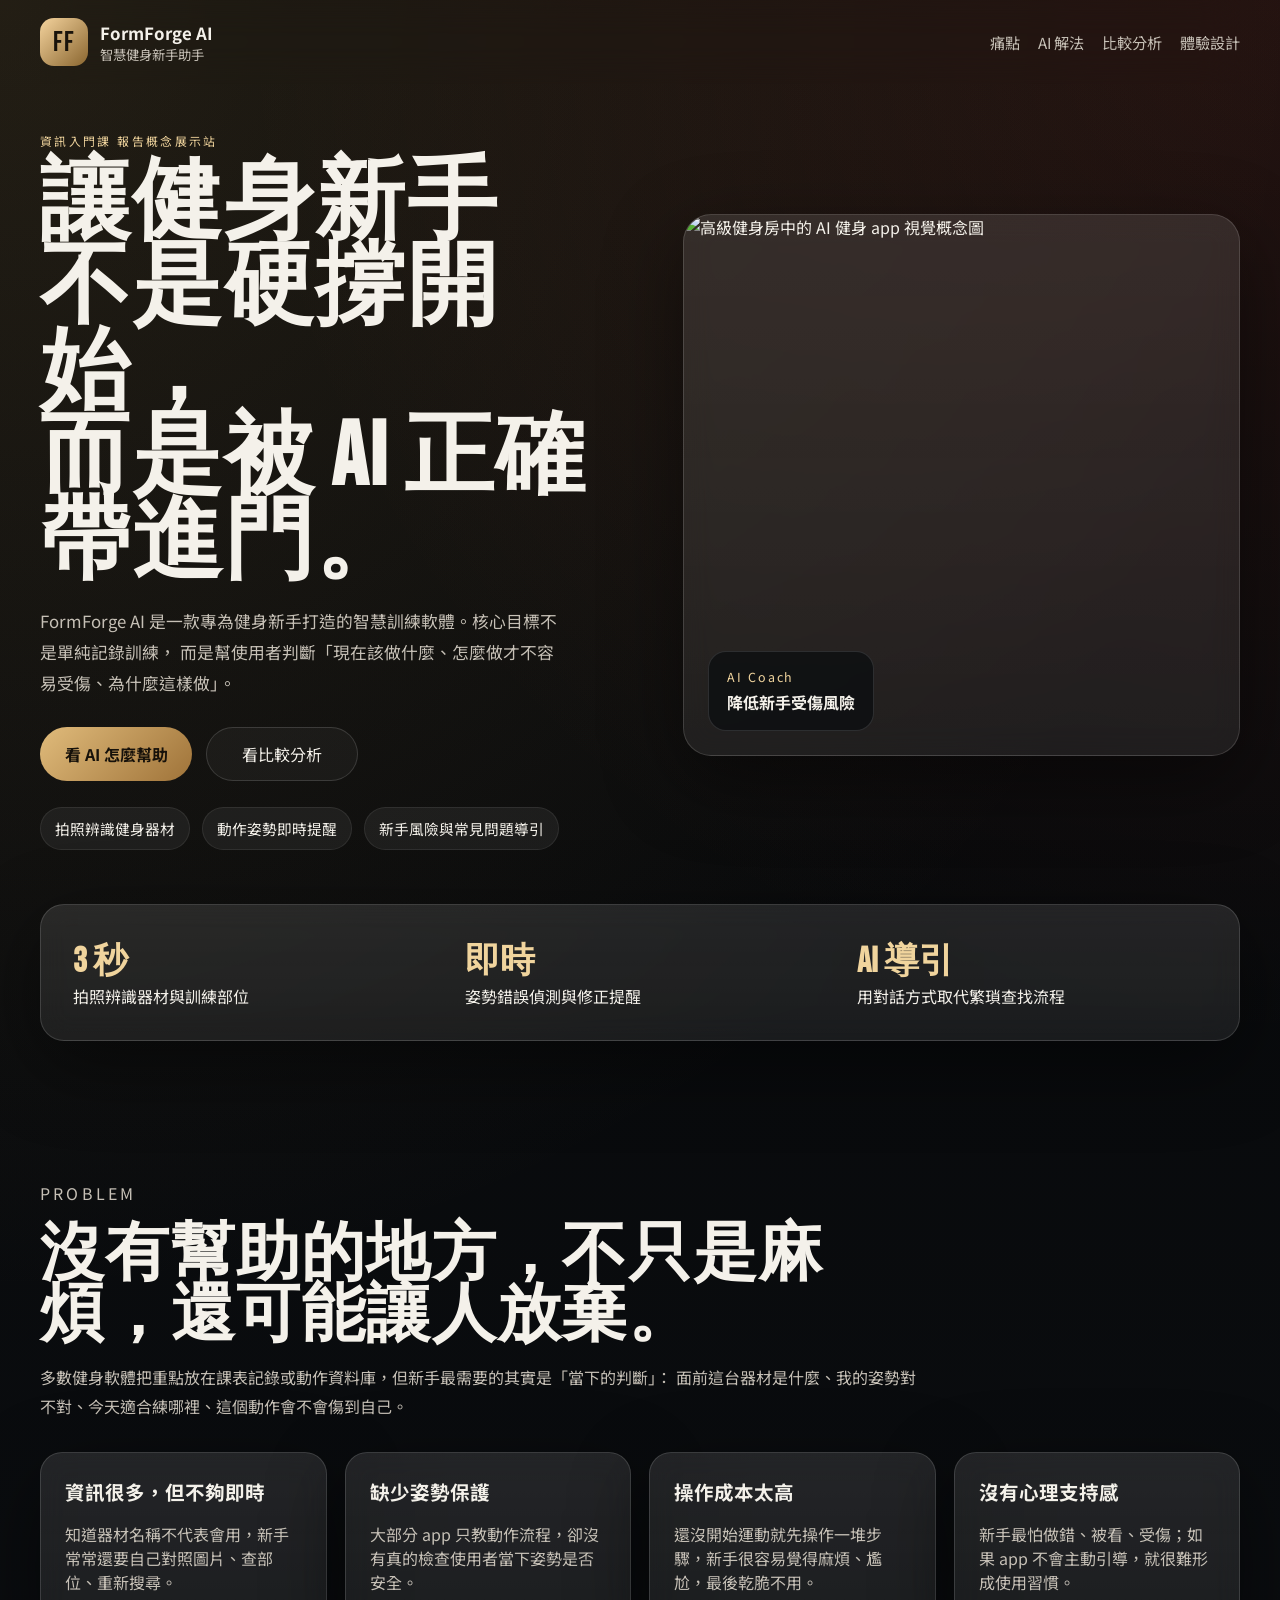
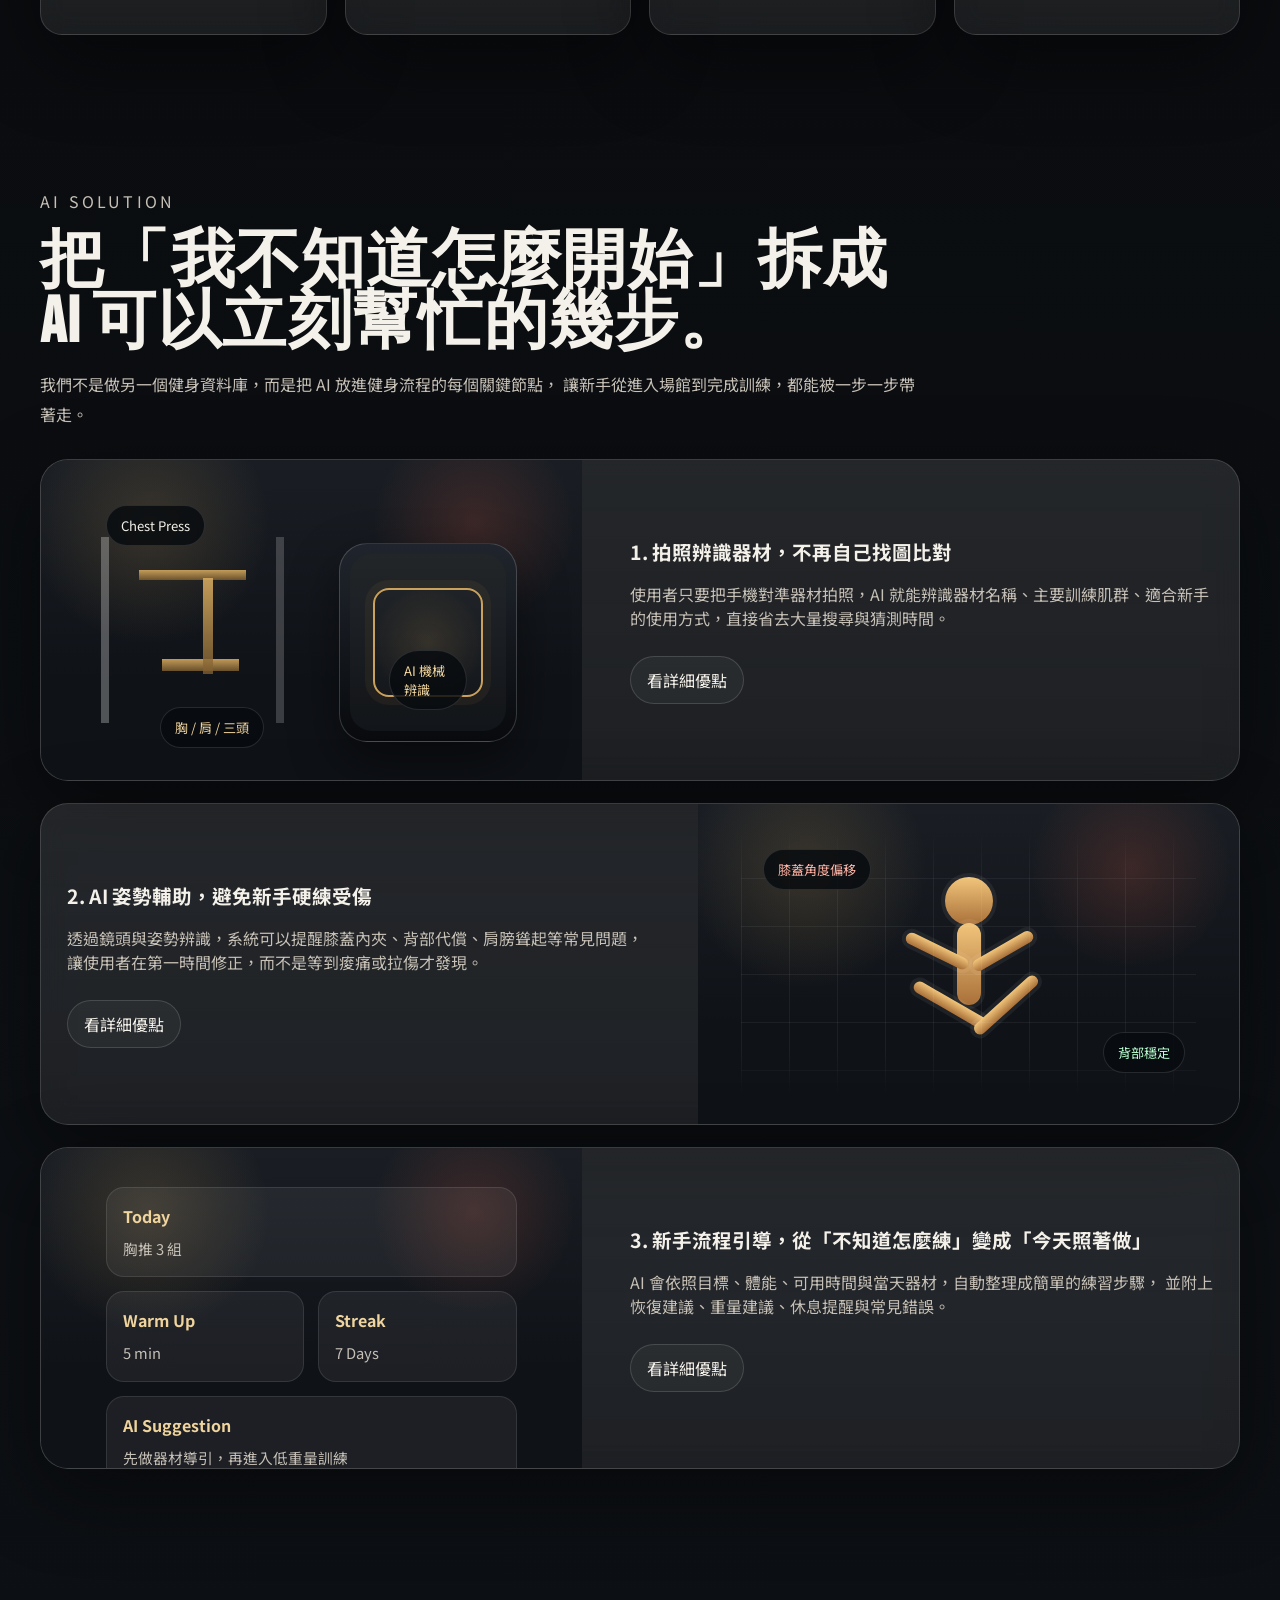
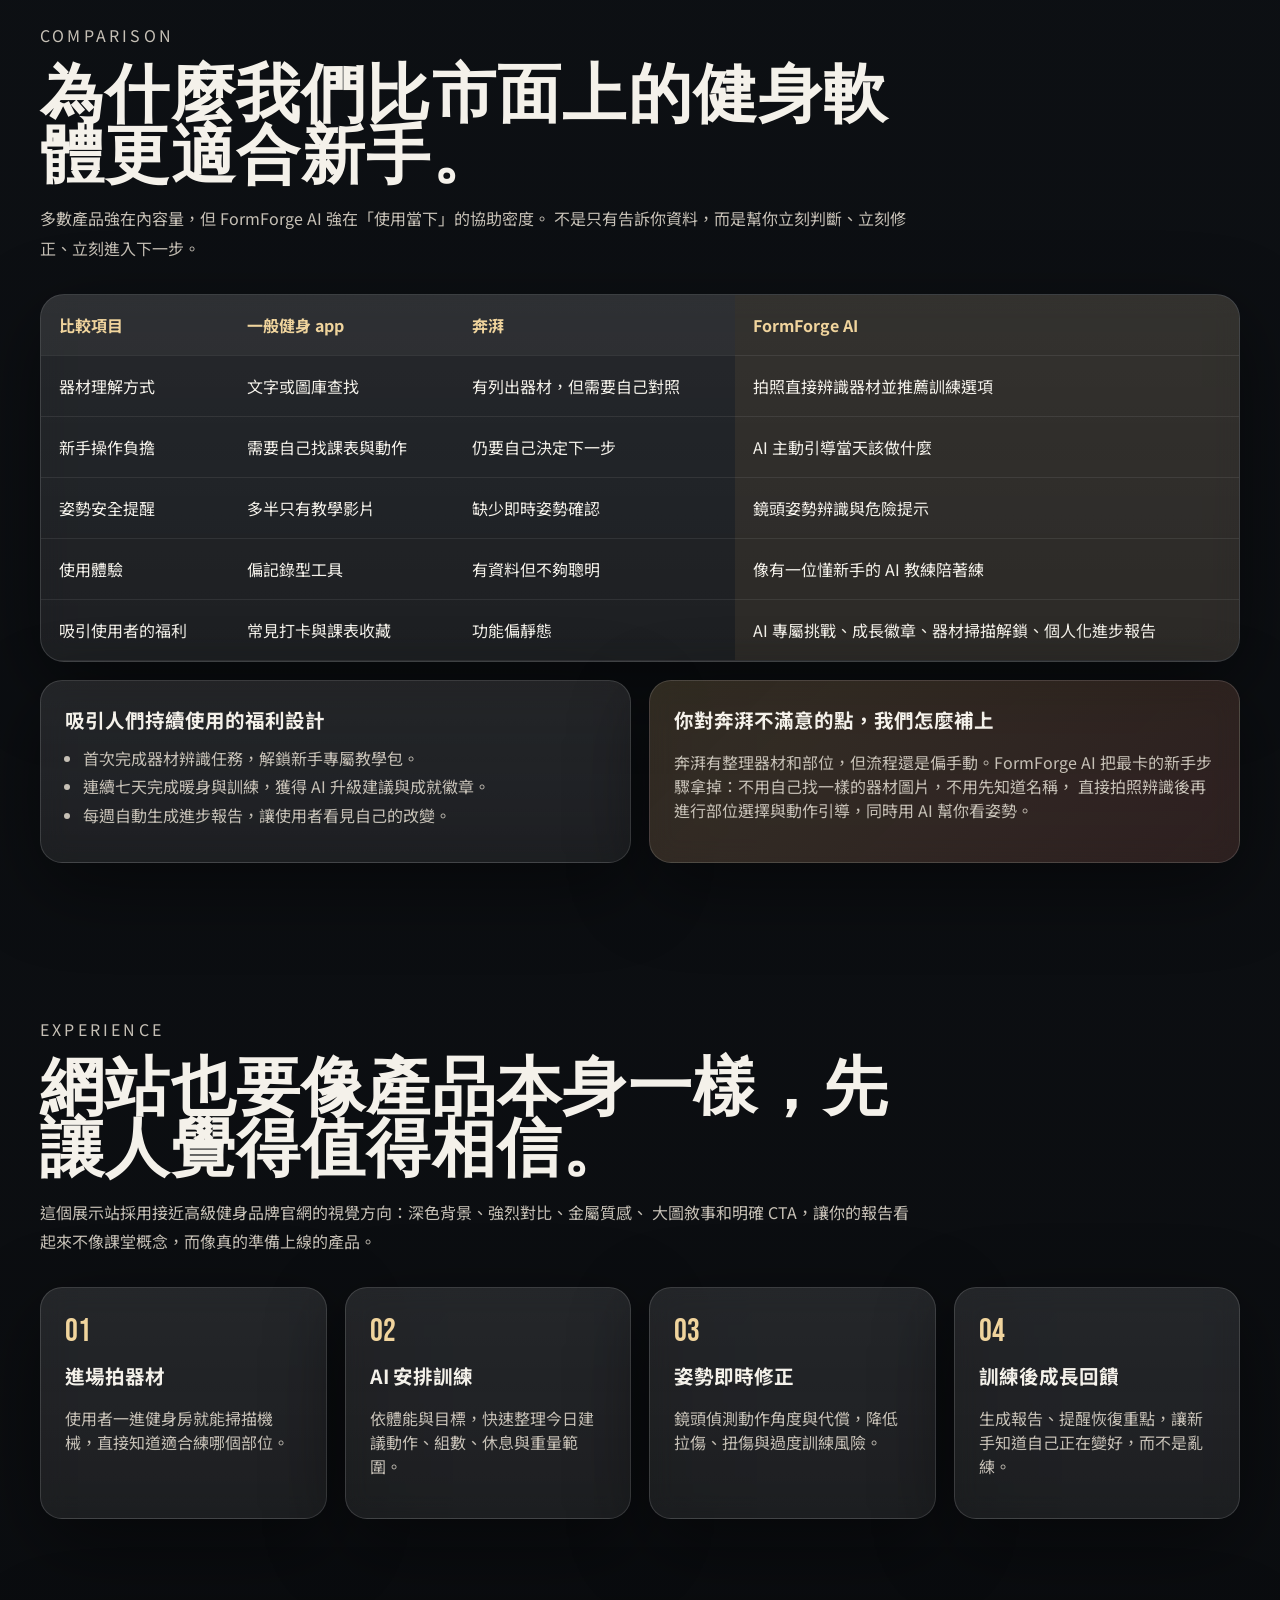
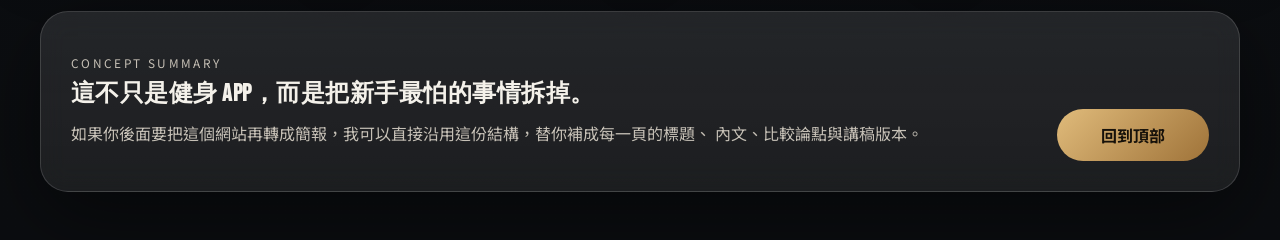
==== index.html @ 95c2f645 "Add files via upload" ====
<!doctype html>
<html lang="zh-Hant">
  <head>
    <meta charset="UTF-8" />
    <meta name="viewport" content="width=device-width, initial-scale=1.0" />
    <title>FormForge AI | 健身新手也能安心開始</title>
    <meta
      name="description"
      content="FormForge AI 是一款面向健身新手的智慧訓練助手，結合器材辨識、姿勢校正、風險提醒與個人化引導，降低受傷風險並提升使用意願。"
    />
    <link rel="preconnect" href="https://fonts.googleapis.com" />
    <link rel="preconnect" href="https://fonts.gstatic.com" crossorigin />
    <link
      href="https://fonts.googleapis.com/css2?family=Bebas+Neue&family=Noto+Sans+TC:wght@400;500;700;900&display=swap"
      rel="stylesheet"
    />
    <link rel="stylesheet" href="./styles.css" />
  </head>
  <body>
    <div class="page-shell">
      <header class="site-header">
        <a class="brand" href="#top">
          <span class="brand-mark">FF</span>
          <span class="brand-text">
            <strong>FormForge AI</strong>
            <small>智慧健身新手助手</small>
          </span>
        </a>
        <nav class="nav">
          <a href="#problem">痛點</a>
          <a href="#solution">AI 解法</a>
          <a href="#compare">比較分析</a>
          <a href="#experience">體驗設計</a>
        </nav>
      </header>

      <main id="top">
        <section class="hero">
          <div class="hero-copy">
            <p class="eyebrow">資訊入門課 報告概念展示站</p>
            <h1>讓健身新手<br />不是硬撐開始，<br />而是被 AI 正確帶進門。</h1>
            <p class="hero-text">
              FormForge AI
              是一款專為健身新手打造的智慧訓練軟體。核心目標不是單純記錄訓練，
              而是幫使用者判斷「現在該做什麼、怎麼做才不容易受傷、為什麼這樣做」。
            </p>
            <div class="hero-actions">
              <a class="button primary" href="#solution">看 AI 怎麼幫助</a>
              <a class="button ghost" href="#compare">看比較分析</a>
            </div>
            <ul class="hero-points">
              <li>拍照辨識健身器材</li>
              <li>動作姿勢即時提醒</li>
              <li>新手風險與常見問題導引</li>
            </ul>
          </div>
          <div class="hero-visual card-glow">
            <img src="./assets/hero-gym-ai.png" alt="高級健身房中的 AI 健身 app 視覺概念圖" />
            <div class="hero-badge">
              <span>AI Coach</span>
              <strong>降低新手受傷風險</strong>
            </div>
          </div>
        </section>

        <section class="stats-band">
          <article>
            <strong>3 秒</strong>
            <span>拍照辨識器材與訓練部位</span>
          </article>
          <article>
            <strong>即時</strong>
            <span>姿勢錯誤偵測與修正提醒</span>
          </article>
          <article>
            <strong>AI 導引</strong>
            <span>用對話方式取代繁瑣查找流程</span>
          </article>
        </section>

        <section id="problem" class="content-section">
          <div class="section-heading">
            <p class="eyebrow">Problem</p>
            <h2>沒有幫助的地方，不只是麻煩，還可能讓人放棄。</h2>
            <p>
              多數健身軟體把重點放在課表記錄或動作資料庫，但新手最需要的其實是「當下的判斷」：
              面前這台器材是什麼、我的姿勢對不對、今天適合練哪裡、這個動作會不會傷到自己。
            </p>
          </div>
          <div class="problem-grid">
            <article class="glass-card">
              <h3>資訊很多，但不夠即時</h3>
              <p>知道器材名稱不代表會用，新手常常還要自己對照圖片、查部位、重新搜尋。</p>
            </article>
            <article class="glass-card">
              <h3>缺少姿勢保護</h3>
              <p>大部分 app 只教動作流程，卻沒有真的檢查使用者當下姿勢是否安全。</p>
            </article>
            <article class="glass-card">
              <h3>操作成本太高</h3>
              <p>還沒開始運動就先操作一堆步驟，新手很容易覺得麻煩、尷尬，最後乾脆不用。</p>
            </article>
            <article class="glass-card">
              <h3>沒有心理支持感</h3>
              <p>新手最怕做錯、被看、受傷；如果 app 不會主動引導，就很難形成使用習慣。</p>
            </article>
          </div>
        </section>

        <section id="solution" class="content-section split-layout">
          <div class="section-heading">
            <p class="eyebrow">AI Solution</p>
            <h2>把「我不知道怎麼開始」拆成 AI 可以立刻幫忙的幾步。</h2>
            <p>
              我們不是做另一個健身資料庫，而是把 AI 放進健身流程的每個關鍵節點，
              讓新手從進入場館到完成訓練，都能被一步一步帶著走。
            </p>
          </div>

          <div class="feature-stack">
            <article class="feature-card">
              <div class="feature-media">
                <div class="scene-illustration machine-scene" aria-label="使用手機拍照辨識健身器材的概念視覺">
                  <div class="machine-rig">
                    <span></span><span></span><span></span>
                  </div>
                  <div class="phone-shell">
                    <div class="phone-screen">
                      <div class="scan-box"></div>
                      <div class="scan-label">AI 機械辨識</div>
                    </div>
                  </div>
                  <div class="float-tag top">Chest Press</div>
                  <div class="float-tag bottom">胸 / 肩 / 三頭</div>
                </div>
              </div>
              <div class="feature-copy">
                <h3>1. 拍照辨識器材，不再自己找圖比對</h3>
                <p>
                  使用者只要把手機對準器材拍照，AI
                  就能辨識器材名稱、主要訓練肌群、適合新手的使用方式，直接省去大量搜尋與猜測時間。
                </p>
                <button class="detail-toggle" data-target="detail-machine">看詳細優點</button>
                <div id="detail-machine" class="detail-panel">
                  <ul>
                    <li>降低「找錯器材」或「不知道怎麼開始」的尷尬感。</li>
                    <li>辨識後可直接選擇今天要練胸、背、腿或手臂。</li>
                    <li>讓 app 從被動資料庫變成主動現場助手。</li>
                  </ul>
                </div>
              </div>
            </article>

            <article class="feature-card reverse">
              <div class="feature-media">
                <div class="scene-illustration posture-scene" aria-label="AI 即時輔助使用者校正健身姿勢的概念視覺">
                  <div class="human-figure">
                    <span class="head"></span>
                    <span class="body"></span>
                    <span class="arm left"></span>
                    <span class="arm right"></span>
                    <span class="leg left"></span>
                    <span class="leg right"></span>
                  </div>
                  <div class="alignment-grid"></div>
                  <div class="posture-chip warn">膝蓋角度偏移</div>
                  <div class="posture-chip ok">背部穩定</div>
                </div>
              </div>
              <div class="feature-copy">
                <h3>2. AI 姿勢輔助，避免新手硬練受傷</h3>
                <p>
                  透過鏡頭與姿勢辨識，系統可以提醒膝蓋內夾、背部代償、肩膀聳起等常見問題，
                  讓使用者在第一時間修正，而不是等到痠痛或拉傷才發現。
                </p>
                <button class="detail-toggle" data-target="detail-posture">看詳細優點</button>
                <div id="detail-posture" class="detail-panel">
                  <ul>
                    <li>適合深蹲、硬舉、划船、胸推等高風險新手動作。</li>
                    <li>用紅黃綠提示降低理解門檻，讓提醒更直觀。</li>
                    <li>把 AI 角色從搜尋工具升級成安全守門員。</li>
                  </ul>
                </div>
              </div>
            </article>

            <article class="feature-card">
              <div class="feature-media">
                <div class="scene-illustration plan-scene" aria-label="AI 健身 app 提供新手訓練流程與激勵介面的概念視覺">
                  <div class="dashboard">
                    <div class="metric large">
                      <strong>Today</strong>
                      <span>胸推 3 組</span>
                    </div>
                    <div class="metric"><strong>Warm Up</strong><span>5 min</span></div>
                    <div class="metric"><strong>Streak</strong><span>7 Days</span></div>
                    <div class="metric full"><strong>AI Suggestion</strong><span>先做器材導引，再進入低重量訓練</span></div>
                  </div>
                </div>
              </div>
              <div class="feature-copy">
                <h3>3. 新手流程引導，從「不知道怎麼練」變成「今天照著做」</h3>
                <p>
                  AI 會依照目標、體能、可用時間與當天器材，自動整理成簡單的練習步驟，
                  並附上恢復建議、重量建議、休息提醒與常見錯誤。
                </p>
                <button class="detail-toggle" data-target="detail-plan">看詳細優點</button>
                <div id="detail-plan" class="detail-panel">
                  <ul>
                    <li>降低新手「課表焦慮」與「我是不是練太多」的不安。</li>
                    <li>把抽象目標轉成今天可執行的任務。</li>
                    <li>搭配勳章、連續達成與回饋機制增加黏著度。</li>
                  </ul>
                </div>
              </div>
            </article>
          </div>
        </section>

        <section id="compare" class="content-section">
          <div class="section-heading">
            <p class="eyebrow">Comparison</p>
            <h2>為什麼我們比市面上的健身軟體更適合新手。</h2>
            <p>
              多數產品強在內容量，但 FormForge AI 強在「使用當下」的協助密度。
              不是只有告訴你資料，而是幫你立刻判斷、立刻修正、立刻進入下一步。
            </p>
          </div>

          <div class="table-wrap">
            <table>
              <thead>
                <tr>
                  <th>比較項目</th>
                  <th>一般健身 app</th>
                  <th>奔湃</th>
                  <th>FormForge AI</th>
                </tr>
              </thead>
              <tbody>
                <tr>
                  <td>器材理解方式</td>
                  <td>文字或圖庫查找</td>
                  <td>有列出器材，但需要自己對照</td>
                  <td>拍照直接辨識器材並推薦訓練選項</td>
                </tr>
                <tr>
                  <td>新手操作負擔</td>
                  <td>需要自己找課表與動作</td>
                  <td>仍要自己決定下一步</td>
                  <td>AI 主動引導當天該做什麼</td>
                </tr>
                <tr>
                  <td>姿勢安全提醒</td>
                  <td>多半只有教學影片</td>
                  <td>缺少即時姿勢確認</td>
                  <td>鏡頭姿勢辨識與危險提示</td>
                </tr>
                <tr>
                  <td>使用體驗</td>
                  <td>偏記錄型工具</td>
                  <td>有資料但不夠聰明</td>
                  <td>像有一位懂新手的 AI 教練陪著練</td>
                </tr>
                <tr>
                  <td>吸引使用者的福利</td>
                  <td>常見打卡與課表收藏</td>
                  <td>功能偏靜態</td>
                  <td>AI 專屬挑戰、成長徽章、器材掃描解鎖、個人化進步報告</td>
                </tr>
              </tbody>
            </table>
          </div>

          <div class="benefit-row">
            <article class="benefit-card">
              <h3>吸引人們持續使用的福利設計</h3>
              <ul>
                <li>首次完成器材辨識任務，解鎖新手專屬教學包。</li>
                <li>連續七天完成暖身與訓練，獲得 AI 升級建議與成就徽章。</li>
                <li>每週自動生成進步報告，讓使用者看見自己的改變。</li>
              </ul>
            </article>
            <article class="benefit-card accent">
              <h3>你對奔湃不滿意的點，我們怎麼補上</h3>
              <p>
                奔湃有整理器材和部位，但流程還是偏手動。FormForge AI
                把最卡的新手步驟拿掉：不用自己找一樣的器材圖片，不用先知道名稱，
                直接拍照辨識後再進行部位選擇與動作引導，同時用 AI 幫你看姿勢。
              </p>
            </article>
          </div>
        </section>

        <section id="experience" class="content-section">
          <div class="section-heading">
            <p class="eyebrow">Experience</p>
            <h2>網站也要像產品本身一樣，先讓人覺得值得相信。</h2>
            <p>
              這個展示站採用接近高級健身品牌官網的視覺方向：深色背景、強烈對比、金屬質感、
              大圖敘事和明確 CTA，讓你的報告看起來不像課堂概念，而像真的準備上線的產品。
            </p>
          </div>

          <div class="journey-grid">
            <article class="journey-card">
              <span>01</span>
              <h3>進場拍器材</h3>
              <p>使用者一進健身房就能掃描機械，直接知道適合練哪個部位。</p>
            </article>
            <article class="journey-card">
              <span>02</span>
              <h3>AI 安排訓練</h3>
              <p>依體能與目標，快速整理今日建議動作、組數、休息與重量範圍。</p>
            </article>
            <article class="journey-card">
              <span>03</span>
              <h3>姿勢即時修正</h3>
              <p>鏡頭偵測動作角度與代償，降低拉傷、扭傷與過度訓練風險。</p>
            </article>
            <article class="journey-card">
              <span>04</span>
              <h3>訓練後成長回饋</h3>
              <p>生成報告、提醒恢復重點，讓新手知道自己正在變好，而不是亂練。</p>
            </article>
          </div>
        </section>

        <section class="closing-banner">
          <div>
            <p class="eyebrow">Concept Summary</p>
            <h2>這不只是健身 app，而是把新手最怕的事情拆掉。</h2>
            <p>
              如果你後面要把這個網站再轉成簡報，我可以直接沿用這份結構，替你補成每一頁的標題、
              內文、比較論點與講稿版本。
            </p>
          </div>
          <a class="button primary" href="#top">回到頂部</a>
        </section>
      </main>
    </div>

    <script src="./script.js"></script>
  </body>
</html>
---- styles.css ----
:root {
  --bg: #0b0d10;
  --bg-soft: #11151a;
  --panel: rgba(255, 255, 255, 0.06);
  --panel-strong: rgba(255, 255, 255, 0.1);
  --line: rgba(255, 255, 255, 0.14);
  --text: #f4f1ea;
  --muted: #c6c0b6;
  --gold: #d4a95f;
  --gold-soft: #f0d49d;
  --red: #ff694c;
  --shadow: 0 24px 80px rgba(0, 0, 0, 0.45);
}

* {
  box-sizing: border-box;
}

html {
  scroll-behavior: smooth;
}

body {
  margin: 0;
  font-family: "Noto Sans TC", sans-serif;
  color: var(--text);
  background:
    radial-gradient(circle at top left, rgba(212, 169, 95, 0.14), transparent 25%),
    radial-gradient(circle at top right, rgba(255, 105, 76, 0.12), transparent 20%),
    linear-gradient(180deg, #060708, #0d1014 55%, #0b0d10);
}

img {
  display: block;
  max-width: 100%;
}

a {
  color: inherit;
  text-decoration: none;
}

.page-shell {
  width: min(1200px, calc(100% - 32px));
  margin: 0 auto;
  padding-bottom: 48px;
}

.site-header {
  position: sticky;
  top: 0;
  z-index: 20;
  display: flex;
  align-items: center;
  justify-content: space-between;
  gap: 20px;
  padding: 18px 0;
  backdrop-filter: blur(18px);
}

.brand {
  display: inline-flex;
  align-items: center;
  gap: 12px;
}

.brand-mark {
  width: 48px;
  height: 48px;
  display: grid;
  place-items: center;
  border-radius: 14px;
  background: linear-gradient(135deg, #f4d39d, #8a6630);
  color: #19130b;
  font-family: "Bebas Neue", sans-serif;
  font-size: 28px;
  letter-spacing: 1px;
}

.brand-text {
  display: flex;
  flex-direction: column;
}

.brand-text strong {
  font-size: 1.05rem;
}

.brand-text small,
.nav a,
.hero-text,
.section-heading p,
.glass-card p,
.feature-copy p,
.benefit-card p,
.journey-card p,
.closing-banner p {
  color: var(--muted);
}

.nav {
  display: flex;
  gap: 18px;
  font-size: 0.95rem;
}

.nav a:hover,
.nav a:focus-visible {
  color: var(--gold-soft);
}

.hero {
  display: grid;
  grid-template-columns: 1.05fr 0.95fr;
  gap: 28px;
  align-items: center;
  min-height: 86vh;
  padding: 36px 0 48px;
}

.eyebrow {
  text-transform: uppercase;
  letter-spacing: 0.2em;
  font-size: 0.74rem;
  color: var(--gold-soft);
}

.hero h1,
.section-heading h2,
.closing-banner h2 {
  font-family: "Bebas Neue", sans-serif;
  line-height: 0.95;
  letter-spacing: 0.02em;
  margin: 0;
}

.hero h1 {
  font-size: clamp(3.8rem, 7vw, 7.2rem);
  margin: 8px 0 20px;
}

.hero-text {
  font-size: 1.05rem;
  line-height: 1.85;
  max-width: 58ch;
}

.hero-actions {
  display: flex;
  flex-wrap: wrap;
  gap: 14px;
  margin: 28px 0 26px;
}

.button {
  display: inline-flex;
  align-items: center;
  justify-content: center;
  min-width: 152px;
  padding: 14px 18px;
  border-radius: 999px;
  border: 1px solid var(--line);
  transition: transform 0.2s ease, border-color 0.2s ease, background 0.2s ease;
}

.button:hover,
.button:focus-visible,
.detail-toggle:hover,
.detail-toggle:focus-visible {
  transform: translateY(-2px);
}

.button.primary {
  background: linear-gradient(135deg, #e0bb7b, #9f7339);
  color: #16110a;
  font-weight: 700;
  border: none;
}

.button.ghost,
.detail-toggle {
  background: rgba(255, 255, 255, 0.04);
  color: var(--text);
}

.hero-points {
  display: flex;
  flex-wrap: wrap;
  gap: 12px;
  list-style: none;
  padding: 0;
  margin: 0;
}

.hero-points li {
  padding: 10px 14px;
  border-radius: 999px;
  background: rgba(255, 255, 255, 0.06);
  border: 1px solid rgba(255, 255, 255, 0.08);
  font-size: 0.92rem;
}

.hero-visual,
.glass-card,
.feature-card,
.benefit-card,
.journey-card,
.closing-banner,
.stats-band,
.table-wrap {
  box-shadow: var(--shadow);
}

.card-glow,
.glass-card,
.feature-card,
.benefit-card,
.journey-card,
.closing-banner,
.table-wrap,
.stats-band {
  border: 1px solid var(--line);
  background:
    linear-gradient(180deg, rgba(255, 255, 255, 0.08), rgba(255, 255, 255, 0.04)),
    rgba(255, 255, 255, 0.03);
  backdrop-filter: blur(14px);
}

.hero-visual {
  position: relative;
  overflow: hidden;
  border-radius: 28px;
}

.hero-visual img {
  width: 100%;
  min-height: 540px;
  object-fit: cover;
}

.hero-badge {
  position: absolute;
  left: 24px;
  bottom: 24px;
  padding: 16px 18px;
  border-radius: 18px;
  background: rgba(11, 13, 16, 0.72);
  border: 1px solid rgba(255, 255, 255, 0.12);
}

.hero-badge span {
  display: block;
  font-size: 0.78rem;
  color: var(--gold-soft);
  letter-spacing: 0.15em;
  margin-bottom: 4px;
}

.stats-band {
  display: grid;
  grid-template-columns: repeat(3, 1fr);
  gap: 18px;
  margin: 6px 0 54px;
  border-radius: 24px;
  padding: 20px;
}

.stats-band article {
  padding: 12px;
}

.stats-band strong {
  display: block;
  font-family: "Bebas Neue", sans-serif;
  font-size: 2.2rem;
  color: var(--gold-soft);
}

.content-section {
  padding: 68px 0;
}

.section-heading {
  max-width: 880px;
  margin-bottom: 30px;
}

.section-heading h2 {
  font-size: clamp(2.5rem, 5vw, 4.4rem);
  margin-bottom: 12px;
}

.section-heading p {
  line-height: 1.85;
  font-size: 1rem;
}

.problem-grid,
.journey-grid,
.benefit-row {
  display: grid;
  gap: 18px;
}

.problem-grid {
  grid-template-columns: repeat(4, 1fr);
}

.glass-card,
.journey-card,
.benefit-card {
  border-radius: 22px;
  padding: 24px;
}

.glass-card h3,
.benefit-card h3,
.journey-card h3,
.feature-copy h3 {
  margin: 0 0 10px;
  font-size: 1.22rem;
}

.feature-stack {
  display: grid;
  gap: 22px;
}

.feature-card {
  display: grid;
  grid-template-columns: 0.92fr 1.08fr;
  gap: 22px;
  border-radius: 28px;
  overflow: hidden;
}

.feature-card.reverse {
  grid-template-columns: 1.08fr 0.92fr;
}

.feature-card.reverse .feature-media {
  order: 2;
}

.feature-card.reverse .feature-copy {
  order: 1;
}

.feature-media img {
  width: 100%;
  height: 100%;
  min-height: 320px;
  object-fit: cover;
}

.scene-illustration {
  position: relative;
  min-height: 320px;
  height: 100%;
  overflow: hidden;
  background:
    radial-gradient(circle at 20% 20%, rgba(212, 169, 95, 0.18), transparent 24%),
    radial-gradient(circle at 80% 20%, rgba(255, 105, 76, 0.16), transparent 20%),
    linear-gradient(180deg, #1a1e24, #0f1217 70%);
}

.machine-rig {
  position: absolute;
  left: 11%;
  bottom: 18%;
  width: 34%;
  height: 58%;
  border-left: 8px solid rgba(255, 255, 255, 0.28);
  border-right: 8px solid rgba(255, 255, 255, 0.18);
}

.machine-rig span {
  position: absolute;
  display: block;
  background: linear-gradient(180deg, rgba(212, 169, 95, 0.9), rgba(126, 94, 48, 0.8));
}

.machine-rig span:nth-child(1) {
  left: 18%;
  top: 18%;
  width: 64%;
  height: 10px;
}

.machine-rig span:nth-child(2) {
  left: 32%;
  bottom: 28%;
  width: 46%;
  height: 12px;
}

.machine-rig span:nth-child(3) {
  left: 56%;
  top: 22%;
  width: 10px;
  height: 52%;
}

.phone-shell {
  position: absolute;
  right: 12%;
  bottom: 12%;
  width: 33%;
  height: 62%;
  border-radius: 28px;
  padding: 10px;
  background: linear-gradient(180deg, #20252d, #080a0d);
  border: 1px solid rgba(255, 255, 255, 0.18);
  box-shadow: 0 20px 50px rgba(0, 0, 0, 0.45);
}

.phone-screen {
  position: relative;
  width: 100%;
  height: 100%;
  border-radius: 22px;
  overflow: hidden;
  background:
    linear-gradient(180deg, rgba(255, 255, 255, 0.09), rgba(255, 255, 255, 0.02)),
    radial-gradient(circle at 50% 50%, rgba(212, 169, 95, 0.14), transparent 48%),
    #0d1014;
}

.scan-box {
  position: absolute;
  inset: 19% 15%;
  border: 2px solid rgba(212, 169, 95, 0.95);
  border-radius: 16px;
  box-shadow: 0 0 0 8px rgba(212, 169, 95, 0.06);
}

.scan-label,
.float-tag,
.posture-chip {
  position: absolute;
  padding: 10px 14px;
  border-radius: 999px;
  background: rgba(8, 11, 15, 0.84);
  border: 1px solid rgba(255, 255, 255, 0.12);
  font-size: 0.82rem;
}

.scan-label {
  left: 50%;
  bottom: 12%;
  transform: translateX(-50%);
  color: var(--gold-soft);
}

.float-tag.top {
  left: 12%;
  top: 14%;
}

.float-tag.bottom {
  left: 22%;
  bottom: 10%;
  color: var(--gold-soft);
}

.alignment-grid {
  position: absolute;
  inset: 8%;
  background-image:
    linear-gradient(rgba(255, 255, 255, 0.06) 1px, transparent 1px),
    linear-gradient(90deg, rgba(255, 255, 255, 0.06) 1px, transparent 1px);
  background-size: 48px 48px;
  mask-image: linear-gradient(180deg, transparent, black 20%, black 80%, transparent);
}

.human-figure {
  position: absolute;
  left: 50%;
  top: 54%;
  width: 180px;
  height: 220px;
  transform: translate(-50%, -50%);
}

.human-figure span {
  position: absolute;
  display: block;
  background: linear-gradient(180deg, #f1c57b, #a97039);
  box-shadow: 0 0 0 4px rgba(255, 255, 255, 0.06);
}

.human-figure .head {
  left: 66px;
  top: 10px;
  width: 48px;
  height: 48px;
  border-radius: 50%;
}

.human-figure .body {
  left: 78px;
  top: 56px;
  width: 24px;
  height: 82px;
  border-radius: 18px;
}

.human-figure .arm {
  top: 78px;
  width: 68px;
  height: 12px;
  border-radius: 18px;
}

.human-figure .arm.left {
  left: 24px;
  transform: rotate(26deg);
}

.human-figure .arm.right {
  left: 90px;
  transform: rotate(-30deg);
}

.human-figure .leg {
  top: 132px;
  width: 82px;
  height: 12px;
  border-radius: 18px;
}

.human-figure .leg.left {
  left: 30px;
  transform: rotate(30deg);
}

.human-figure .leg.right {
  left: 86px;
  transform: rotate(-42deg);
}

.posture-chip.warn {
  left: 12%;
  top: 14%;
  color: #ffb3a5;
}

.posture-chip.ok {
  right: 10%;
  bottom: 16%;
  color: #b8ffd1;
}

.dashboard {
  position: absolute;
  inset: 12%;
  display: grid;
  grid-template-columns: 1fr 1fr;
  gap: 14px;
}

.metric {
  padding: 16px;
  border-radius: 18px;
  background: rgba(255, 255, 255, 0.06);
  border: 1px solid rgba(255, 255, 255, 0.1);
}

.metric strong {
  display: block;
  color: var(--gold-soft);
  margin-bottom: 8px;
}

.metric span {
  color: var(--muted);
  line-height: 1.6;
  font-size: 0.92rem;
}

.metric.large,
.metric.full {
  grid-column: 1 / -1;
}

.feature-copy {
  padding: 26px;
  align-self: center;
}

.detail-toggle {
  margin-top: 10px;
  border: 1px solid var(--line);
  border-radius: 999px;
  padding: 11px 16px;
  font: inherit;
  cursor: pointer;
}

.detail-panel {
  max-height: 0;
  overflow: hidden;
  transition: max-height 0.25s ease;
}

.detail-panel.open {
  max-height: 240px;
}

.detail-panel ul {
  margin: 14px 0 0;
  padding-left: 18px;
  color: var(--muted);
  line-height: 1.8;
}

.table-wrap {
  border-radius: 24px;
  overflow: auto;
}

table {
  width: 100%;
  border-collapse: collapse;
  min-width: 760px;
}

th,
td {
  padding: 18px;
  text-align: left;
  border-bottom: 1px solid rgba(255, 255, 255, 0.08);
  vertical-align: top;
}

th {
  color: var(--gold-soft);
  background: rgba(255, 255, 255, 0.04);
}

td:last-child,
th:last-child {
  background: rgba(212, 169, 95, 0.08);
}

.benefit-row {
  margin-top: 18px;
  grid-template-columns: 1fr 1fr;
}

.benefit-card ul {
  margin: 0;
  padding-left: 18px;
  line-height: 1.8;
  color: var(--muted);
}

.benefit-card.accent {
  background:
    linear-gradient(135deg, rgba(212, 169, 95, 0.16), rgba(255, 105, 76, 0.1)),
    rgba(255, 255, 255, 0.04);
}

.journey-grid {
  grid-template-columns: repeat(4, 1fr);
}

.journey-card span {
  display: inline-block;
  font-family: "Bebas Neue", sans-serif;
  font-size: 2rem;
  color: var(--gold-soft);
  margin-bottom: 10px;
}

.closing-banner {
  display: flex;
  justify-content: space-between;
  align-items: end;
  gap: 24px;
  margin-top: 24px;
  padding: 30px;
  border-radius: 28px;
}

@media (max-width: 1080px) {
  .hero,
  .feature-card,
  .feature-card.reverse,
  .problem-grid,
  .journey-grid,
  .benefit-row {
    grid-template-columns: 1fr;
  }

  .feature-card.reverse .feature-media,
  .feature-card.reverse .feature-copy {
    order: initial;
  }
}

@media (max-width: 820px) {
  .site-header {
    position: static;
    flex-direction: column;
    align-items: flex-start;
  }

  .nav {
    flex-wrap: wrap;
  }

  .hero {
    min-height: auto;
    padding-top: 16px;
  }

  .hero h1 {
    font-size: clamp(3rem, 15vw, 5rem);
  }

  .stats-band {
    grid-template-columns: 1fr;
  }

  .closing-banner {
    align-items: flex-start;
    flex-direction: column;
  }
}
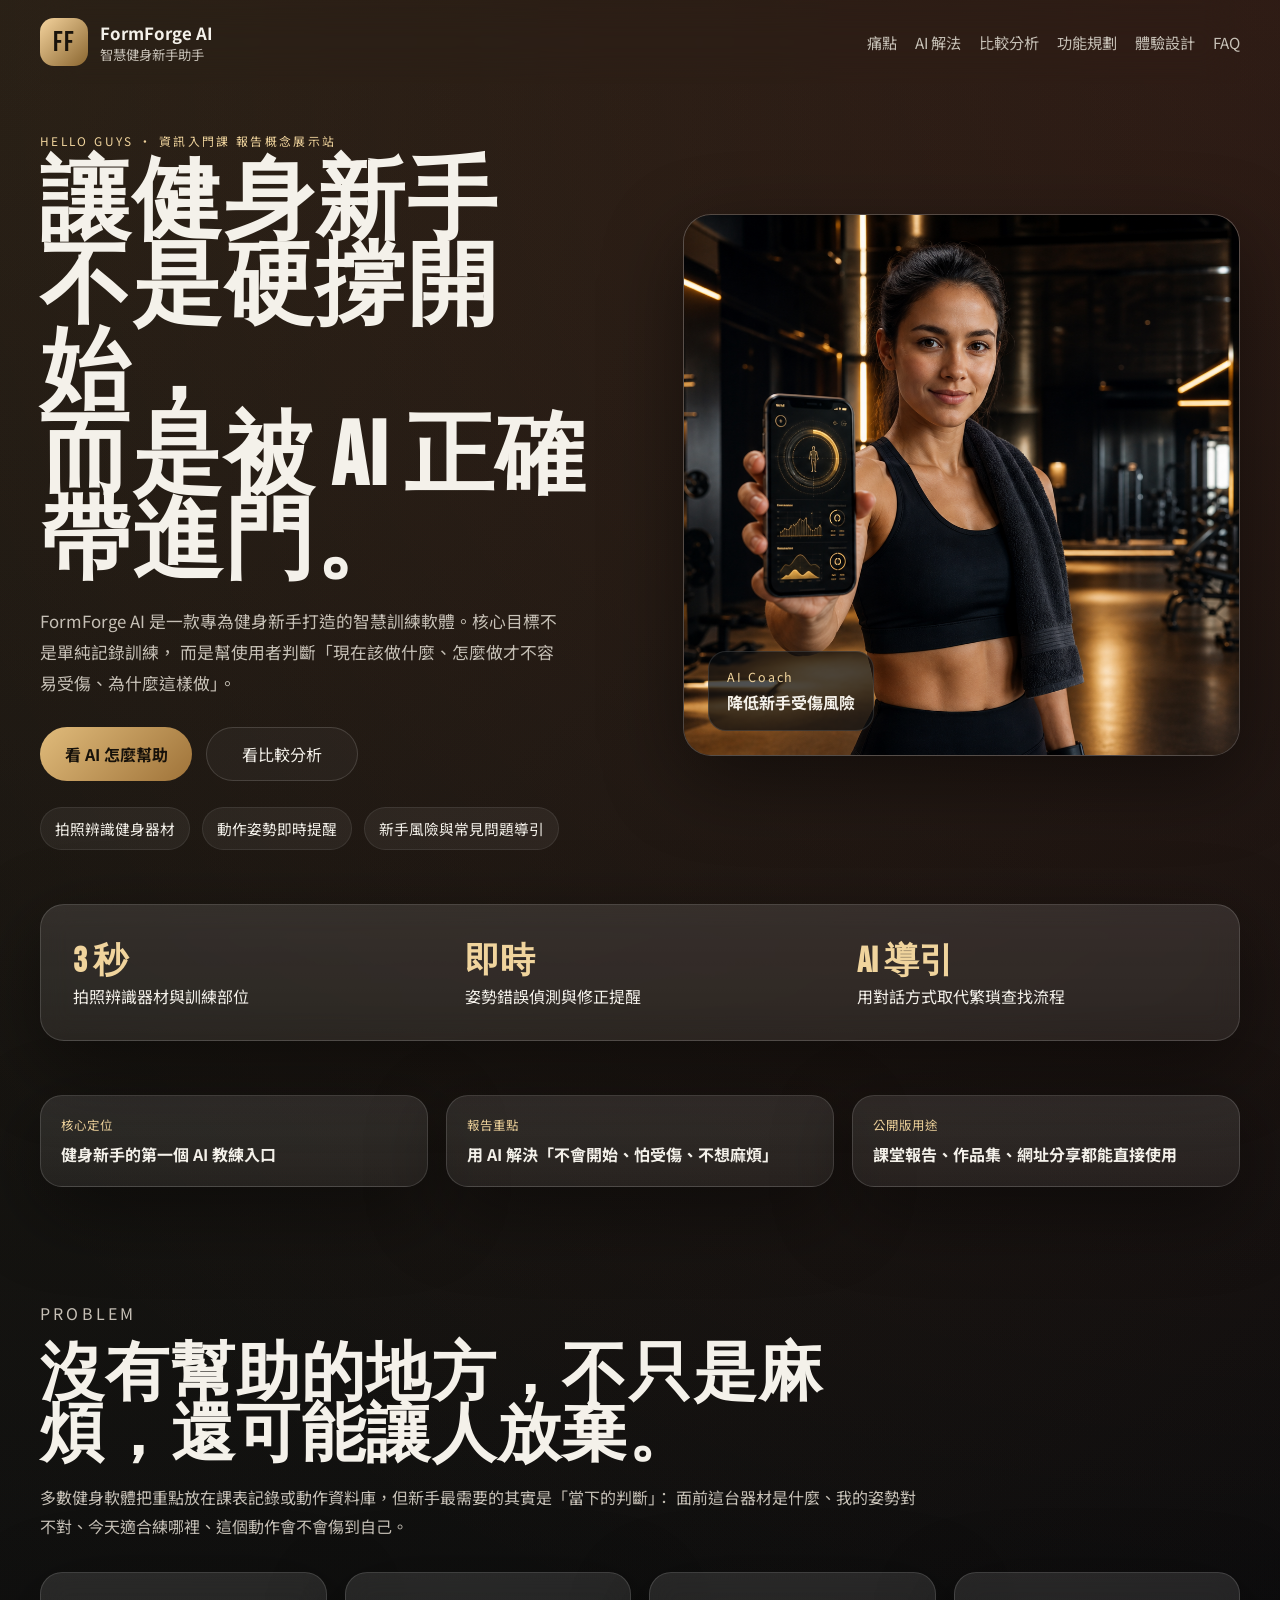
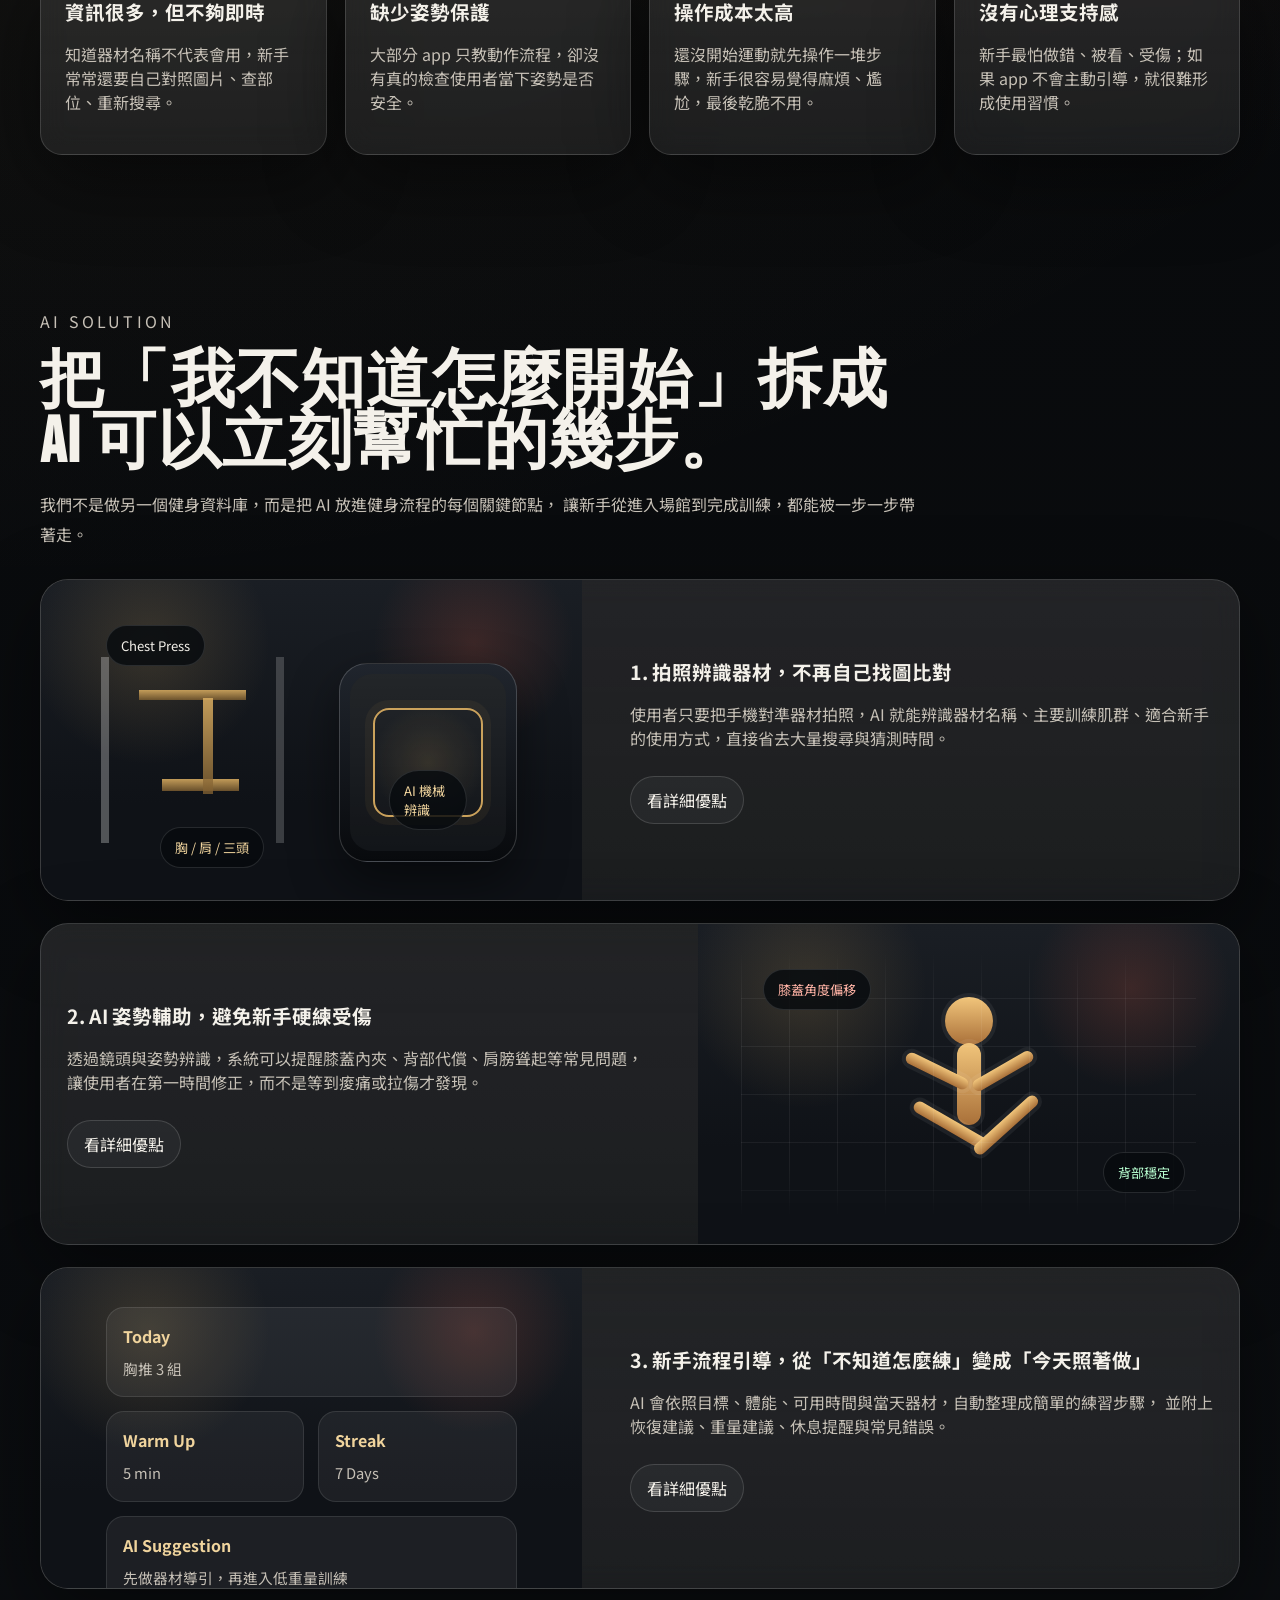
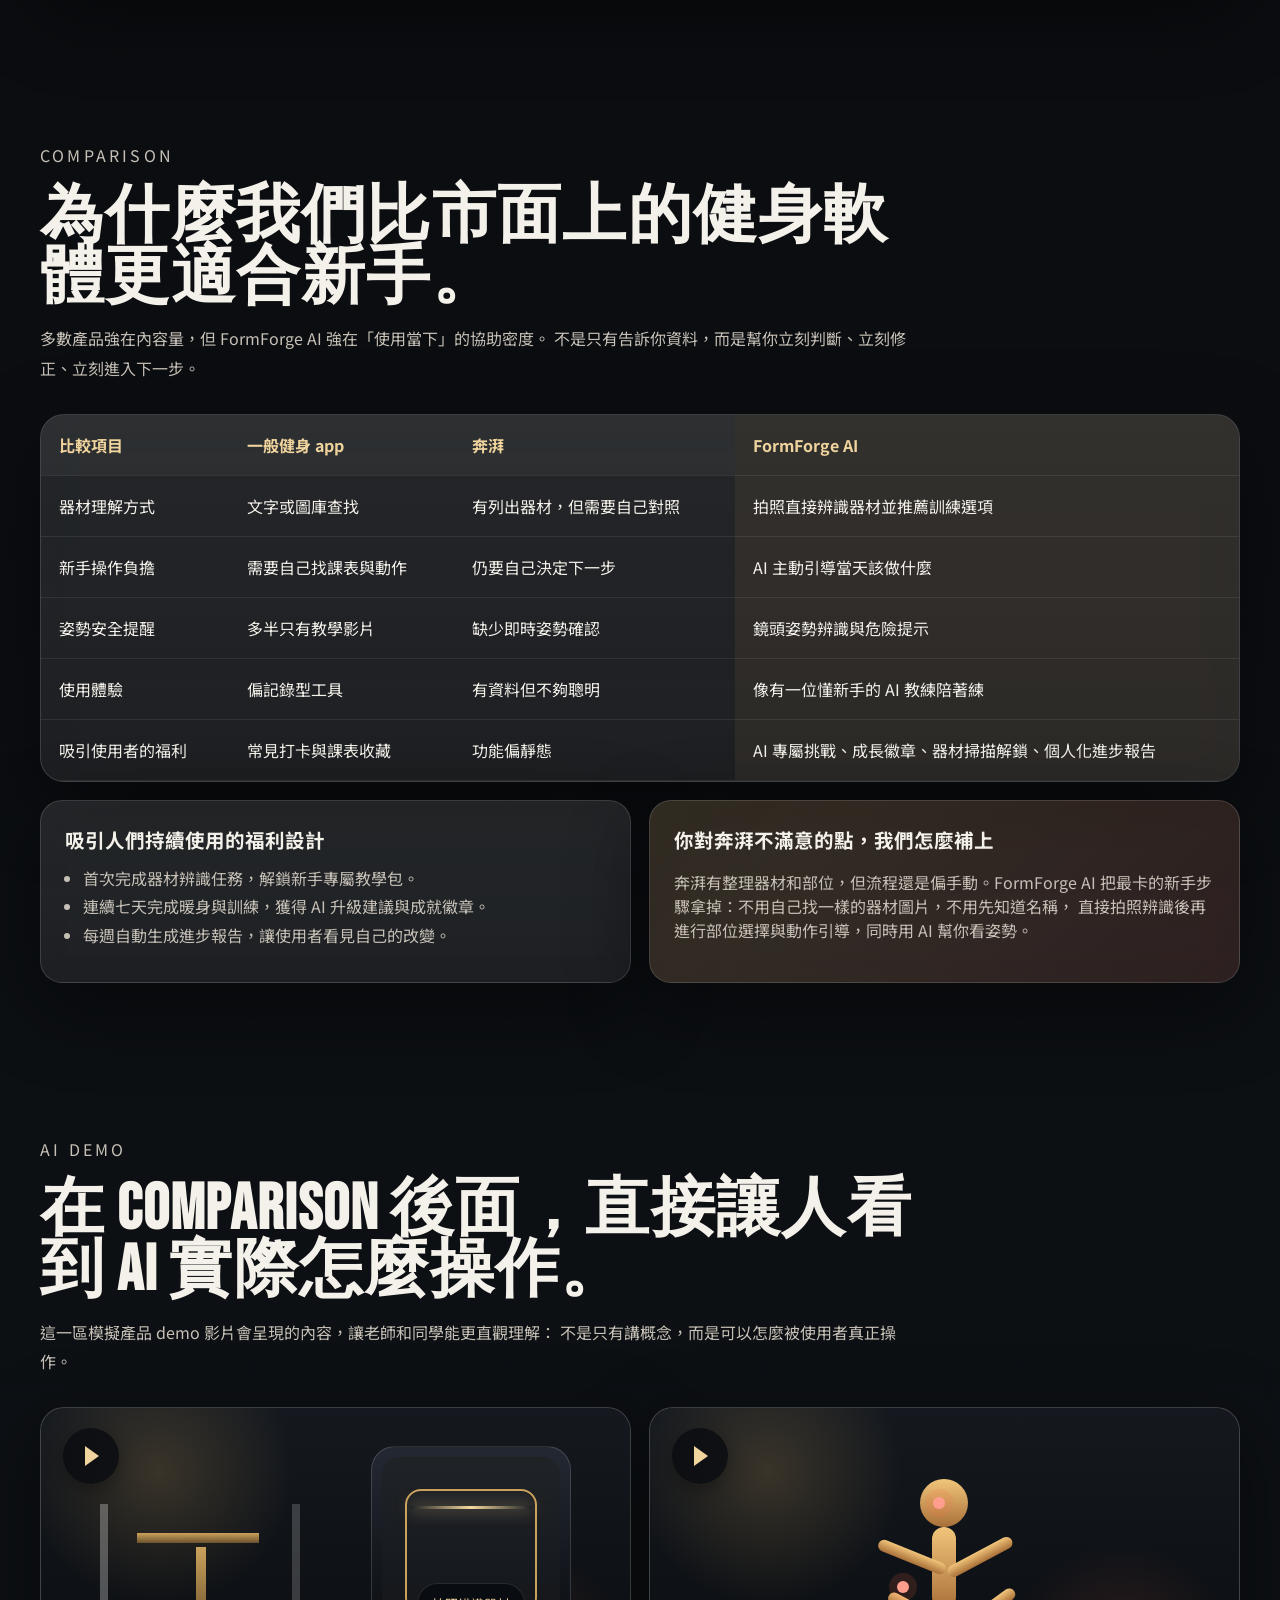
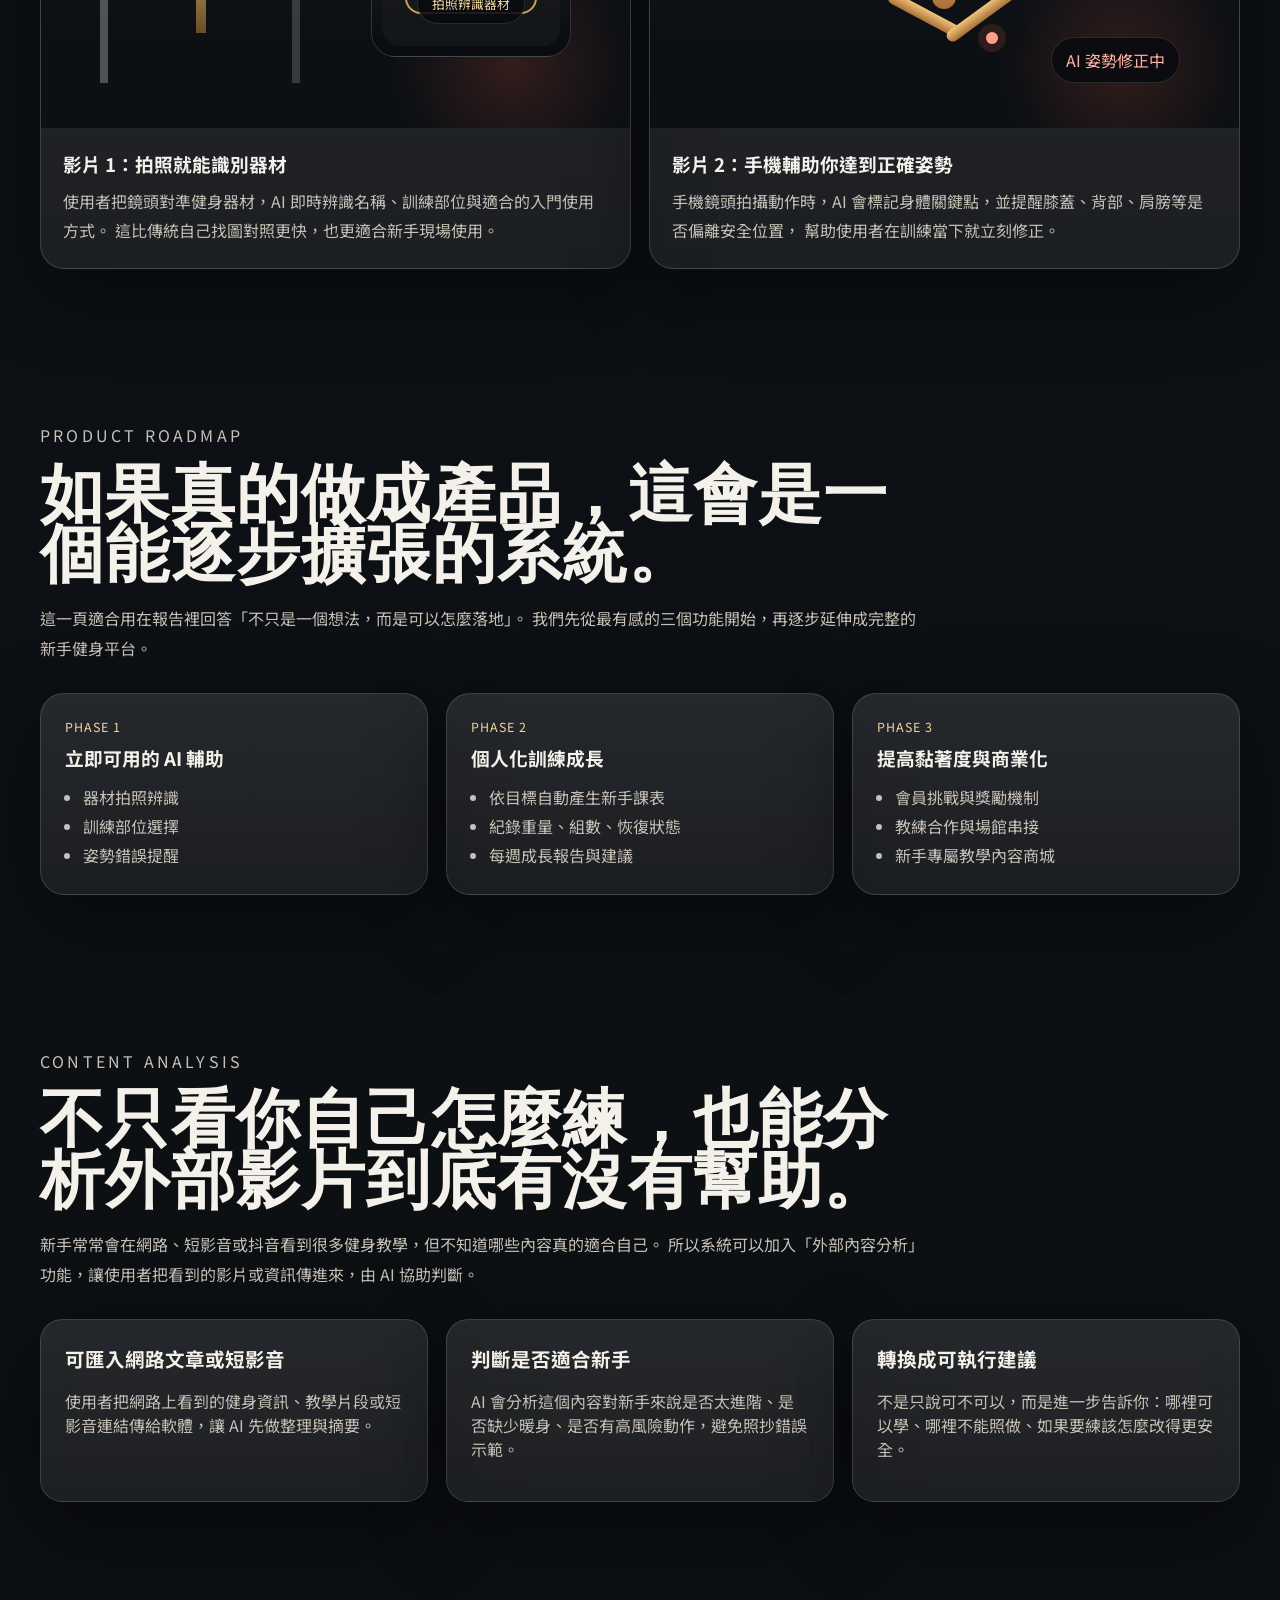
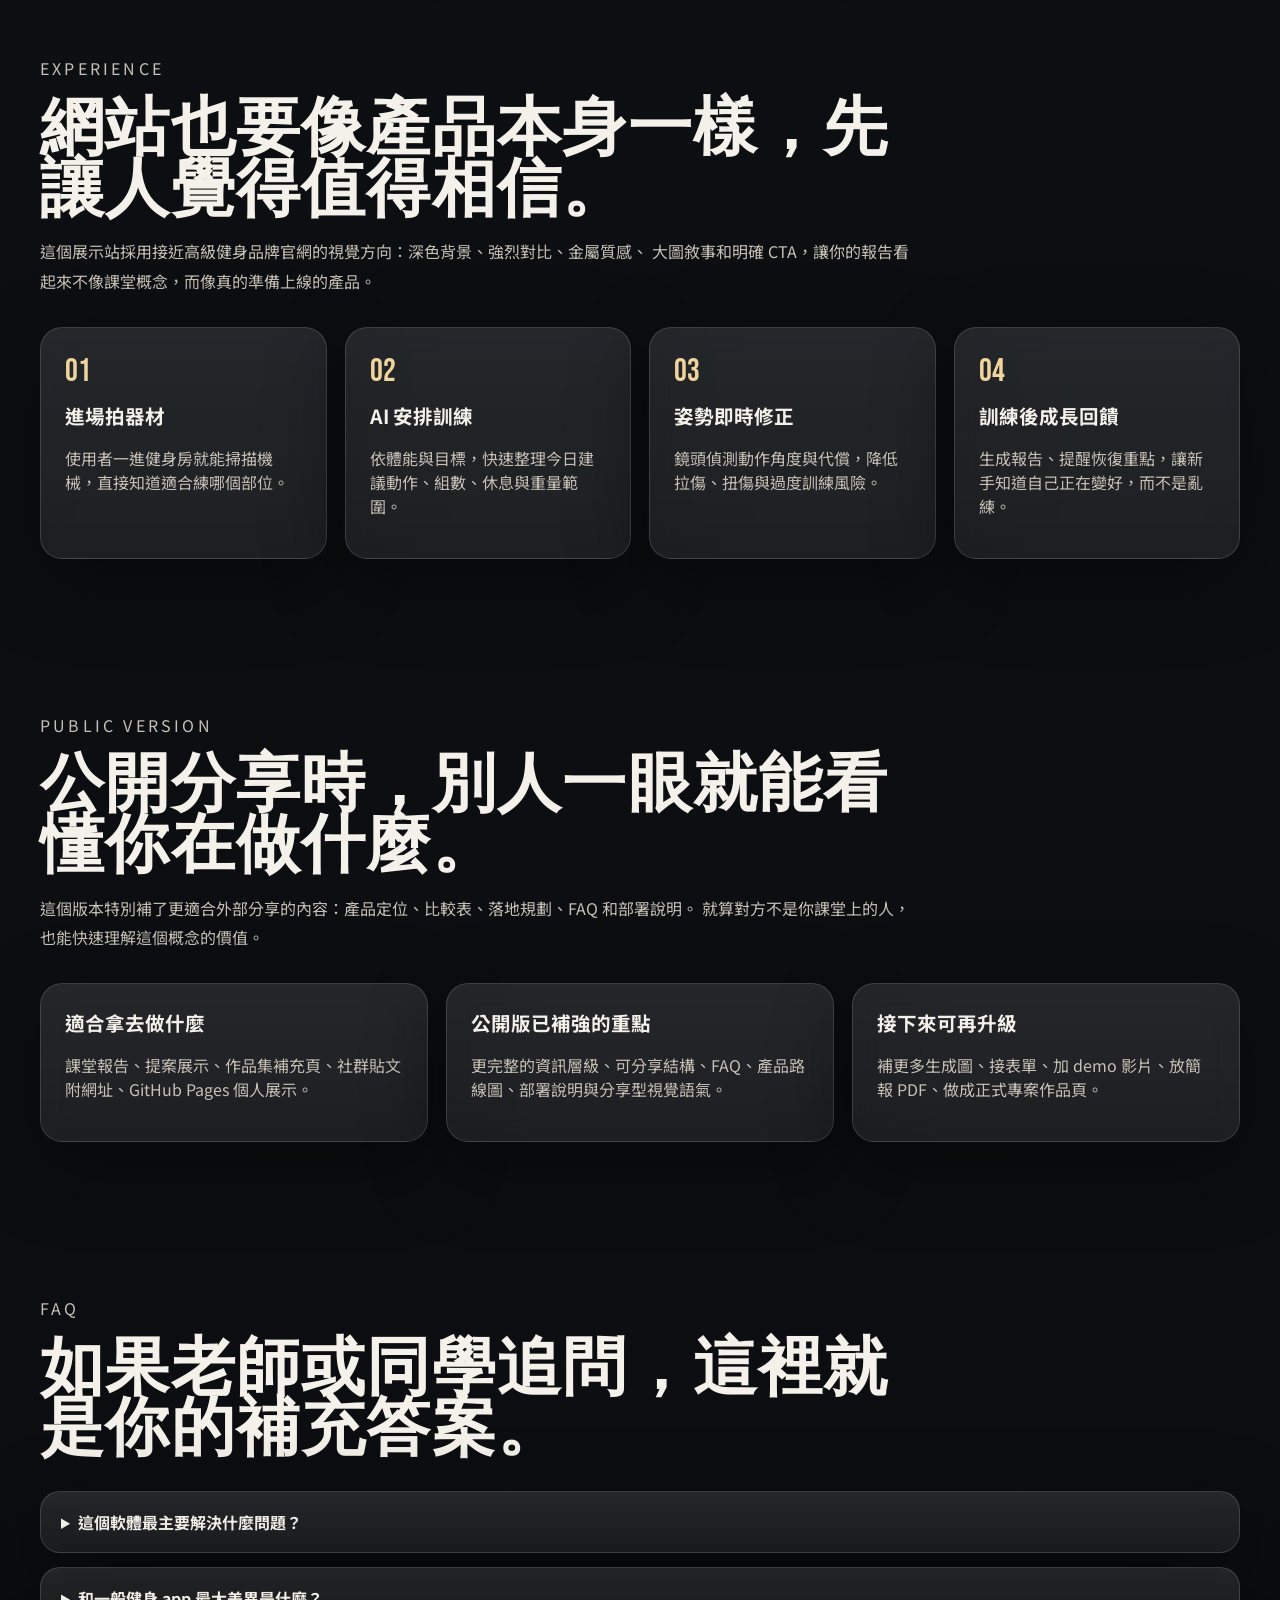
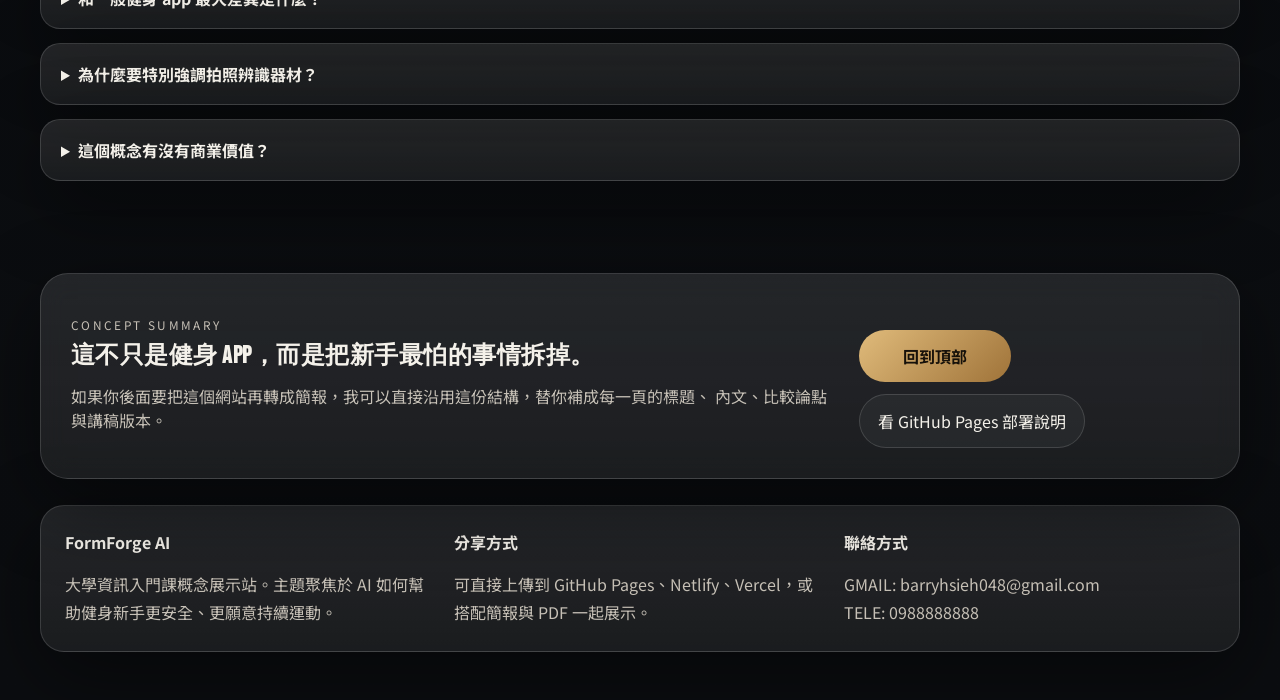
==== commit 5b853cbd: "Add files via upload" ====
--- a/index.html
+++ b/index.html
@@ -8,6 +8,14 @@
       name="description"
       content="FormForge AI 是一款面向健身新手的智慧訓練助手，結合器材辨識、姿勢校正、風險提醒與個人化引導，降低受傷風險並提升使用意願。"
     />
+    <meta property="og:title" content="FormForge AI | 智慧健身新手助手" />
+    <meta
+      property="og:description"
+      content="結合器材拍照辨識、姿勢校正、訓練導引與進步回饋，讓健身新手更安全、更願意持續使用。"
+    />
+    <meta property="og:type" content="website" />
+    <meta property="og:image" content="./assets/hero-gym-ai.png" />
+    <meta name="theme-color" content="#0b0d10" />
     <link rel="preconnect" href="https://fonts.googleapis.com" />
     <link rel="preconnect" href="https://fonts.gstatic.com" crossorigin />
     <link
@@ -30,14 +38,16 @@
           <a href="#problem">痛點</a>
           <a href="#solution">AI 解法</a>
           <a href="#compare">比較分析</a>
+          <a href="#roadmap">功能規劃</a>
           <a href="#experience">體驗設計</a>
+          <a href="#faq">FAQ</a>
         </nav>
       </header>
 
       <main id="top">
         <section class="hero">
           <div class="hero-copy">
-            <p class="eyebrow">資訊入門課 報告概念展示站</p>
+            <p class="eyebrow">HELLO GUYS · 資訊入門課 報告概念展示站</p>
             <h1>讓健身新手<br />不是硬撐開始，<br />而是被 AI 正確帶進門。</h1>
             <p class="hero-text">
               FormForge AI
@@ -75,6 +85,21 @@
           <article>
             <strong>AI 導引</strong>
             <span>用對話方式取代繁瑣查找流程</span>
+          </article>
+        </section>
+
+        <section class="pitch-strip">
+          <article>
+            <span>核心定位</span>
+            <strong>健身新手的第一個 AI 教練入口</strong>
+          </article>
+          <article>
+            <span>報告重點</span>
+            <strong>用 AI 解決「不會開始、怕受傷、不想麻煩」</strong>
+          </article>
+          <article>
+            <span>公開版用途</span>
+            <strong>課堂報告、作品集、網址分享都能直接使用</strong>
           </article>
         </section>
 
@@ -292,6 +317,128 @@
           </div>
         </section>
 
+        <section id="demo-video" class="content-section">
+          <div class="section-heading">
+            <p class="eyebrow">AI Demo</p>
+            <h2>在 Comparison 後面，直接讓人看到 AI 實際怎麼操作。</h2>
+            <p>
+              這一區模擬產品 demo 影片會呈現的內容，讓老師和同學能更直觀理解：
+              不是只有講概念，而是可以怎麼被使用者真正操作。
+            </p>
+          </div>
+          <div class="video-grid">
+            <article class="video-card">
+              <div class="video-stage machine-video">
+                <div class="video-phone">
+                  <div class="video-screen">
+                    <div class="scan-frame"></div>
+                    <div class="scan-line"></div>
+                    <span class="video-chip">拍照辨識器材</span>
+                  </div>
+                </div>
+                <div class="video-machine"></div>
+                <button class="play-dot" type="button" aria-label="播放器材辨識展示"></button>
+              </div>
+              <div class="video-copy">
+                <h3>影片 1：拍照就能識別器材</h3>
+                <p>
+                  使用者把鏡頭對準健身器材，AI 即時辨識名稱、訓練部位與適合的入門使用方式。
+                  這比傳統自己找圖對照更快，也更適合新手現場使用。
+                </p>
+              </div>
+            </article>
+            <article class="video-card">
+              <div class="video-stage posture-video">
+                <div class="pose-avatar">
+                  <span class="pose-head"></span>
+                  <span class="pose-body"></span>
+                  <span class="pose-arm left"></span>
+                  <span class="pose-arm right"></span>
+                  <span class="pose-leg left"></span>
+                  <span class="pose-leg right"></span>
+                </div>
+                <div class="pose-marker m1"></div>
+                <div class="pose-marker m2"></div>
+                <div class="pose-marker m3"></div>
+                <div class="pose-warning">AI 姿勢修正中</div>
+                <button class="play-dot" type="button" aria-label="播放姿勢輔助展示"></button>
+              </div>
+              <div class="video-copy">
+                <h3>影片 2：手機輔助你達到正確姿勢</h3>
+                <p>
+                  手機鏡頭拍攝動作時，AI 會標記身體關鍵點，並提醒膝蓋、背部、肩膀等是否偏離安全位置，
+                  幫助使用者在訓練當下就立刻修正。
+                </p>
+              </div>
+            </article>
+          </div>
+        </section>
+
+        <section id="roadmap" class="content-section">
+          <div class="section-heading">
+            <p class="eyebrow">Product Roadmap</p>
+            <h2>如果真的做成產品，這會是一個能逐步擴張的系統。</h2>
+            <p>
+              這一頁適合用在報告裡回答「不只是一個想法，而是可以怎麼落地」。
+              我們先從最有感的三個功能開始，再逐步延伸成完整的新手健身平台。
+            </p>
+          </div>
+          <div class="roadmap-grid">
+            <article class="roadmap-card">
+              <span>Phase 1</span>
+              <h3>立即可用的 AI 輔助</h3>
+              <ul>
+                <li>器材拍照辨識</li>
+                <li>訓練部位選擇</li>
+                <li>姿勢錯誤提醒</li>
+              </ul>
+            </article>
+            <article class="roadmap-card">
+              <span>Phase 2</span>
+              <h3>個人化訓練成長</h3>
+              <ul>
+                <li>依目標自動產生新手課表</li>
+                <li>紀錄重量、組數、恢復狀態</li>
+                <li>每週成長報告與建議</li>
+              </ul>
+            </article>
+            <article class="roadmap-card">
+              <span>Phase 3</span>
+              <h3>提高黏著度與商業化</h3>
+              <ul>
+                <li>會員挑戰與獎勵機制</li>
+                <li>教練合作與場館串接</li>
+                <li>新手專屬教學內容商城</li>
+              </ul>
+            </article>
+          </div>
+        </section>
+
+        <section class="content-section">
+          <div class="section-heading">
+            <p class="eyebrow">Content Analysis</p>
+            <h2>不只看你自己怎麼練，也能分析外部影片到底有沒有幫助。</h2>
+            <p>
+              新手常常會在網路、短影音或抖音看到很多健身教學，但不知道哪些內容真的適合自己。
+              所以系統可以加入「外部內容分析」功能，讓使用者把看到的影片或資訊傳進來，由 AI 協助判斷。
+            </p>
+          </div>
+          <div class="analysis-grid">
+            <article class="glass-card">
+              <h3>可匯入網路文章或短影音</h3>
+              <p>使用者把網路上看到的健身資訊、教學片段或短影音連結傳給軟體，讓 AI 先做整理與摘要。</p>
+            </article>
+            <article class="glass-card">
+              <h3>判斷是否適合新手</h3>
+              <p>AI 會分析這個內容對新手來說是否太進階、是否缺少暖身、是否有高風險動作，避免照抄錯誤示範。</p>
+            </article>
+            <article class="glass-card">
+              <h3>轉換成可執行建議</h3>
+              <p>不是只說可不可以，而是進一步告訴你：哪裡可以學、哪裡不能照做、如果要練該怎麼改得更安全。</p>
+            </article>
+          </div>
+        </section>
+
         <section id="experience" class="content-section">
           <div class="section-heading">
             <p class="eyebrow">Experience</p>
@@ -326,6 +473,56 @@
           </div>
         </section>
 
+        <section class="content-section">
+          <div class="section-heading">
+            <p class="eyebrow">Public Version</p>
+            <h2>公開分享時，別人一眼就能看懂你在做什麼。</h2>
+            <p>
+              這個版本特別補了更適合外部分享的內容：產品定位、比較表、落地規劃、FAQ 和部署說明。
+              就算對方不是你課堂上的人，也能快速理解這個概念的價值。
+            </p>
+          </div>
+          <div class="public-grid">
+            <article class="glass-card">
+              <h3>適合拿去做什麼</h3>
+              <p>課堂報告、提案展示、作品集補充頁、社群貼文附網址、GitHub Pages 個人展示。</p>
+            </article>
+            <article class="glass-card">
+              <h3>公開版已補強的重點</h3>
+              <p>更完整的資訊層級、可分享結構、FAQ、產品路線圖、部署說明與分享型視覺語氣。</p>
+            </article>
+            <article class="glass-card">
+              <h3>接下來可再升級</h3>
+              <p>補更多生成圖、接表單、加 demo 影片、放簡報 PDF、做成正式專案作品頁。</p>
+            </article>
+          </div>
+        </section>
+
+        <section id="faq" class="content-section">
+          <div class="section-heading">
+            <p class="eyebrow">FAQ</p>
+            <h2>如果老師或同學追問，這裡就是你的補充答案。</h2>
+          </div>
+          <div class="faq-list">
+            <details class="faq-item">
+              <summary>這個軟體最主要解決什麼問題？</summary>
+              <p>解決健身新手「不知道怎麼開始、怕做錯、怕受傷、嫌麻煩」的進場門檻。</p>
+            </details>
+            <details class="faq-item">
+              <summary>和一般健身 app 最大差異是什麼？</summary>
+              <p>不是只有提供資料，而是用 AI 直接參與現場判斷，像器材辨識、姿勢提醒、當日引導。</p>
+            </details>
+            <details class="faq-item">
+              <summary>為什麼要特別強調拍照辨識器材？</summary>
+              <p>因為新手往往不知道器材名字，也不想花時間自己比對圖片。拍照辨識能大幅降低使用門檻。</p>
+            </details>
+            <details class="faq-item">
+              <summary>這個概念有沒有商業價值？</summary>
+              <p>有。可結合會員制、教練合作、健身房場館、挑戰活動與高階個人化 AI 功能做營運。</p>
+            </details>
+          </div>
+        </section>
+
         <section class="closing-banner">
           <div>
             <p class="eyebrow">Concept Summary</p>
@@ -335,9 +532,27 @@
               內文、比較論點與講稿版本。
             </p>
           </div>
-          <a class="button primary" href="#top">回到頂部</a>
+          <div class="closing-actions">
+            <a class="button primary" href="#top">回到頂部</a>
+            <a class="button ghost" href="./README.md">看 GitHub Pages 部署說明</a>
+          </div>
         </section>
       </main>
+
+      <footer class="site-footer">
+        <div>
+          <strong>FormForge AI</strong>
+          <p>大學資訊入門課概念展示站。主題聚焦於 AI 如何幫助健身新手更安全、更願意持續運動。</p>
+        </div>
+        <div>
+          <strong>分享方式</strong>
+          <p>可直接上傳到 GitHub Pages、Netlify、Vercel，或搭配簡報與 PDF 一起展示。</p>
+        </div>
+        <div>
+          <strong>聯絡方式</strong>
+          <p>GMAIL: barryhsieh048@gmail.com<br />TELE: 0988888888</p>
+        </div>
+      </footer>
     </div>
 
     <script src="./script.js"></script>
--- a/styles.css
+++ b/styles.css
@@ -265,6 +265,43 @@
   padding: 20px;
 }
 
+.pitch-strip {
+  display: grid;
+  grid-template-columns: repeat(3, 1fr);
+  gap: 18px;
+  margin: 0 0 28px;
+}
+
+.pitch-strip article,
+.roadmap-card,
+.faq-item,
+.site-footer {
+  border: 1px solid var(--line);
+  background:
+    linear-gradient(180deg, rgba(255, 255, 255, 0.08), rgba(255, 255, 255, 0.03)),
+    rgba(255, 255, 255, 0.03);
+  box-shadow: var(--shadow);
+}
+
+.pitch-strip article {
+  border-radius: 22px;
+  padding: 20px;
+}
+
+.pitch-strip span,
+.roadmap-card span {
+  display: block;
+  color: var(--gold-soft);
+  margin-bottom: 8px;
+  letter-spacing: 0.08em;
+  text-transform: uppercase;
+  font-size: 0.78rem;
+}
+
+.pitch-strip strong {
+  line-height: 1.5;
+}
+
 .stats-band article {
   padding: 12px;
 }
@@ -297,7 +334,11 @@
 
 .problem-grid,
 .journey-grid,
-.benefit-row {
+.benefit-row,
+.roadmap-grid,
+.public-grid,
+.video-grid,
+.analysis-grid {
   display: grid;
   gap: 18px;
 }
@@ -648,6 +689,273 @@
   grid-template-columns: 1fr 1fr;
 }
 
+.video-grid {
+  grid-template-columns: 1fr 1fr;
+}
+
+.video-card {
+  border-radius: 24px;
+  overflow: hidden;
+  border: 1px solid var(--line);
+  background:
+    linear-gradient(180deg, rgba(255, 255, 255, 0.08), rgba(255, 255, 255, 0.03)),
+    rgba(255, 255, 255, 0.03);
+  box-shadow: var(--shadow);
+}
+
+.video-stage {
+  position: relative;
+  min-height: 320px;
+  overflow: hidden;
+  background:
+    radial-gradient(circle at 20% 20%, rgba(212, 169, 95, 0.2), transparent 25%),
+    radial-gradient(circle at 80% 80%, rgba(255, 105, 76, 0.16), transparent 22%),
+    linear-gradient(180deg, #15191f, #0c0f13 72%);
+}
+
+.video-copy {
+  padding: 22px;
+}
+
+.video-copy h3 {
+  margin: 0 0 10px;
+}
+
+.video-copy p {
+  margin: 0;
+  line-height: 1.85;
+  color: var(--muted);
+}
+
+.video-phone {
+  position: absolute;
+  right: 10%;
+  top: 12%;
+  width: 34%;
+  height: 66%;
+  border-radius: 24px;
+  padding: 10px;
+  background: linear-gradient(180deg, #232832, #090b0e);
+  border: 1px solid rgba(255, 255, 255, 0.15);
+}
+
+.video-screen {
+  position: relative;
+  width: 100%;
+  height: 100%;
+  border-radius: 18px;
+  background:
+    linear-gradient(180deg, rgba(255, 255, 255, 0.08), rgba(255, 255, 255, 0.02)),
+    #0d1014;
+  overflow: hidden;
+}
+
+.scan-frame {
+  position: absolute;
+  inset: 17% 13%;
+  border: 2px solid rgba(212, 169, 95, 0.95);
+  border-radius: 16px;
+}
+
+.scan-line {
+  position: absolute;
+  left: 16%;
+  right: 16%;
+  top: 26%;
+  height: 3px;
+  background: linear-gradient(90deg, transparent, #f6d99e, transparent);
+  box-shadow: 0 0 16px rgba(240, 212, 157, 0.8);
+  animation: scanMove 2.2s ease-in-out infinite;
+}
+
+.video-chip {
+  position: absolute;
+  left: 50%;
+  bottom: 12%;
+  transform: translateX(-50%);
+  white-space: nowrap;
+  font-size: 0.8rem;
+  padding: 10px 14px;
+  border-radius: 999px;
+  background: rgba(8, 11, 15, 0.88);
+  border: 1px solid rgba(255, 255, 255, 0.12);
+  color: var(--gold-soft);
+}
+
+.video-machine {
+  position: absolute;
+  left: 10%;
+  bottom: 14%;
+  width: 34%;
+  height: 56%;
+  border-left: 8px solid rgba(255, 255, 255, 0.28);
+  border-right: 8px solid rgba(255, 255, 255, 0.18);
+}
+
+.video-machine::before,
+.video-machine::after {
+  content: "";
+  position: absolute;
+  display: block;
+  background: linear-gradient(180deg, rgba(212, 169, 95, 0.95), rgba(126, 94, 48, 0.8));
+}
+
+.video-machine::before {
+  top: 16%;
+  left: 16%;
+  width: 66%;
+  height: 10px;
+}
+
+.video-machine::after {
+  left: 48%;
+  top: 24%;
+  width: 10px;
+  height: 48%;
+}
+
+.play-dot {
+  position: absolute;
+  left: 22px;
+  top: 20px;
+  width: 56px;
+  height: 56px;
+  border: 0;
+  border-radius: 50%;
+  background: rgba(8, 11, 15, 0.8);
+  box-shadow: 0 6px 18px rgba(0, 0, 0, 0.3);
+}
+
+.play-dot::before {
+  content: "";
+  position: absolute;
+  left: 22px;
+  top: 18px;
+  border-left: 14px solid var(--gold-soft);
+  border-top: 10px solid transparent;
+  border-bottom: 10px solid transparent;
+}
+
+.pose-avatar {
+  position: absolute;
+  left: 50%;
+  top: 55%;
+  width: 190px;
+  height: 230px;
+  transform: translate(-50%, -50%);
+}
+
+.pose-avatar span {
+  position: absolute;
+  display: block;
+  background: linear-gradient(180deg, #f1c57b, #a97039);
+}
+
+.pose-head {
+  left: 70px;
+  top: 10px;
+  width: 48px;
+  height: 48px;
+  border-radius: 50%;
+}
+
+.pose-body {
+  left: 82px;
+  top: 58px;
+  width: 24px;
+  height: 82px;
+  border-radius: 18px;
+}
+
+.pose-arm,
+.pose-leg {
+  height: 12px;
+  border-radius: 20px;
+}
+
+.pose-arm.left {
+  left: 26px;
+  top: 82px;
+  width: 72px;
+  transform: rotate(22deg);
+}
+
+.pose-arm.right {
+  left: 94px;
+  top: 82px;
+  width: 72px;
+  transform: rotate(-28deg);
+}
+
+.pose-leg.left {
+  left: 34px;
+  top: 140px;
+  width: 82px;
+  transform: rotate(28deg);
+}
+
+.pose-leg.right {
+  left: 90px;
+  top: 140px;
+  width: 82px;
+  transform: rotate(-36deg);
+}
+
+.pose-marker {
+  position: absolute;
+  width: 12px;
+  height: 12px;
+  border-radius: 50%;
+  background: #ff9e8c;
+  box-shadow: 0 0 0 8px rgba(255, 105, 76, 0.14);
+}
+
+.pose-marker.m1 {
+  left: 48%;
+  top: 28%;
+}
+
+.pose-marker.m2 {
+  left: 42%;
+  top: 54%;
+}
+
+.pose-marker.m3 {
+  left: 57%;
+  top: 70%;
+}
+
+.pose-warning {
+  position: absolute;
+  right: 10%;
+  bottom: 14%;
+  padding: 10px 14px;
+  border-radius: 999px;
+  background: rgba(8, 11, 15, 0.88);
+  border: 1px solid rgba(255, 255, 255, 0.12);
+  color: #ffb3a5;
+}
+
+.roadmap-grid {
+  grid-template-columns: repeat(3, 1fr);
+}
+
+.roadmap-card {
+  border-radius: 24px;
+  padding: 24px;
+}
+
+.roadmap-card ul {
+  margin: 0;
+  padding-left: 18px;
+  color: var(--muted);
+  line-height: 1.8;
+}
+
+.roadmap-card h3 {
+  margin: 0 0 12px;
+}
+
 .benefit-card ul {
   margin: 0;
   padding-left: 18px;
@@ -663,6 +971,35 @@
 
 .journey-grid {
   grid-template-columns: repeat(4, 1fr);
+}
+
+.public-grid {
+  grid-template-columns: repeat(3, 1fr);
+}
+
+.analysis-grid {
+  grid-template-columns: repeat(3, 1fr);
+}
+
+.faq-list {
+  display: grid;
+  gap: 14px;
+}
+
+.faq-item {
+  border-radius: 20px;
+  padding: 18px 20px;
+}
+
+.faq-item summary {
+  cursor: pointer;
+  font-weight: 700;
+}
+
+.faq-item p {
+  color: var(--muted);
+  line-height: 1.8;
+  margin: 12px 0 0;
 }
 
 .journey-card span {
@@ -683,19 +1020,56 @@
   border-radius: 28px;
 }
 
+.closing-actions {
+  display: flex;
+  flex-wrap: wrap;
+  gap: 12px;
+}
+
+.site-footer {
+  display: grid;
+  grid-template-columns: 1fr 1fr 1fr;
+  gap: 18px;
+  margin-top: 26px;
+  border-radius: 24px;
+  padding: 24px;
+}
+
+.site-footer p {
+  color: var(--muted);
+  line-height: 1.8;
+  margin-bottom: 0;
+}
+
 @media (max-width: 1080px) {
   .hero,
   .feature-card,
   .feature-card.reverse,
   .problem-grid,
   .journey-grid,
-  .benefit-row {
+  .benefit-row,
+  .roadmap-grid,
+  .public-grid,
+  .video-grid,
+  .analysis-grid,
+  .pitch-strip,
+  .site-footer {
     grid-template-columns: 1fr;
   }
 
   .feature-card.reverse .feature-media,
   .feature-card.reverse .feature-copy {
     order: initial;
+  }
+}
+
+@keyframes scanMove {
+  0%,
+  100% {
+    top: 26%;
+  }
+  50% {
+    top: 62%;
   }
 }
 
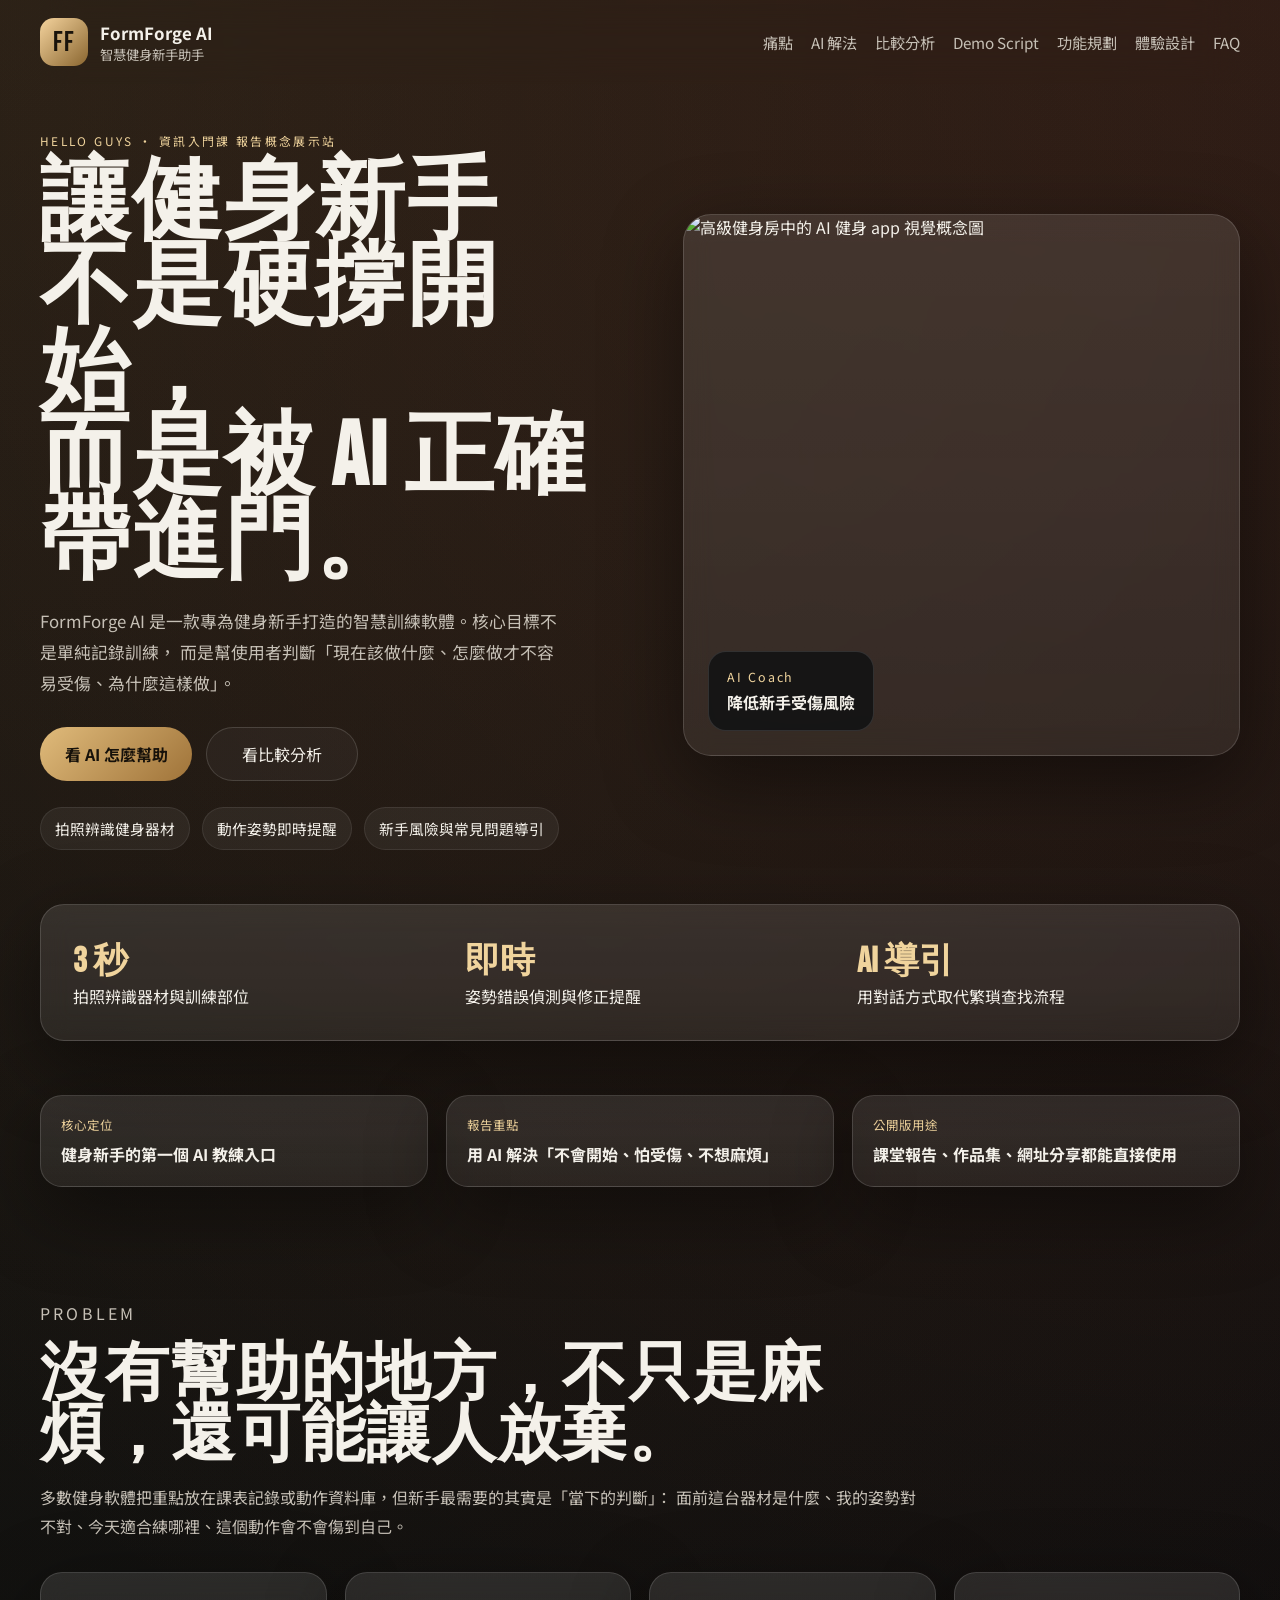
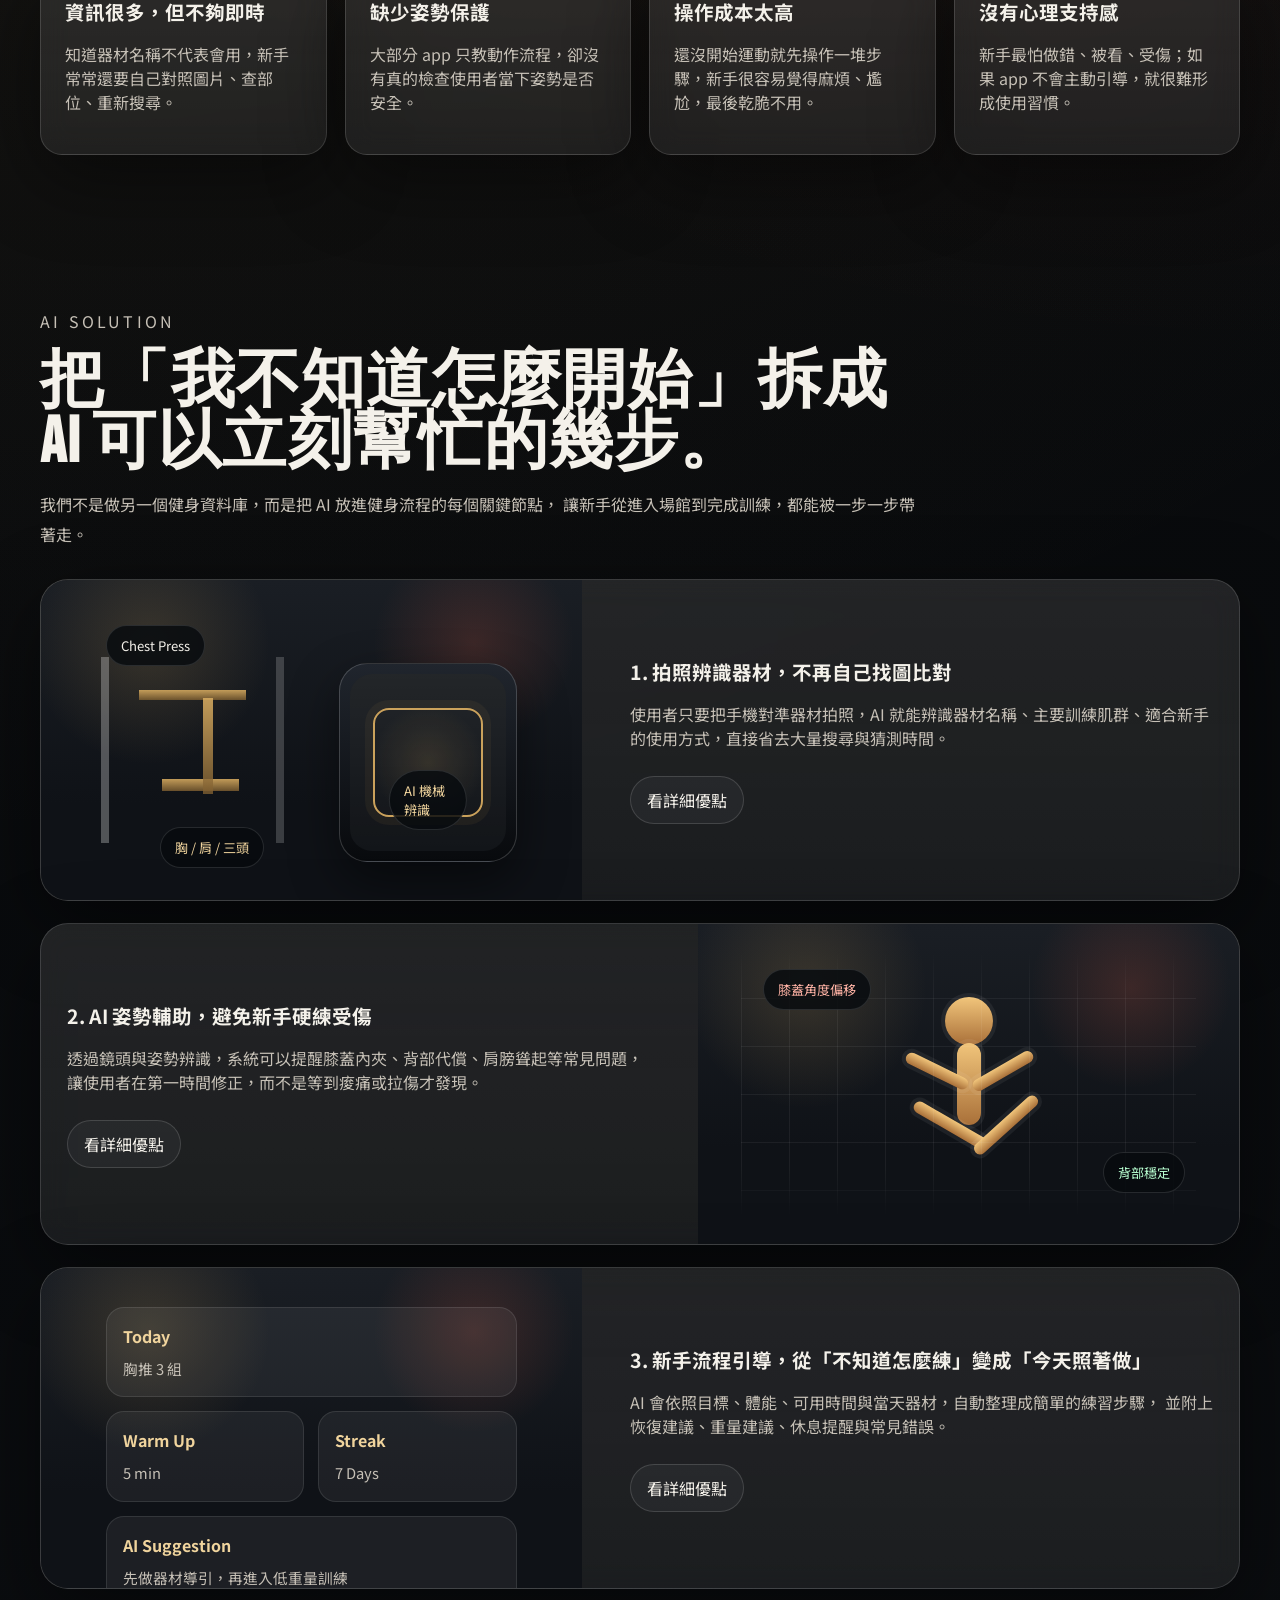
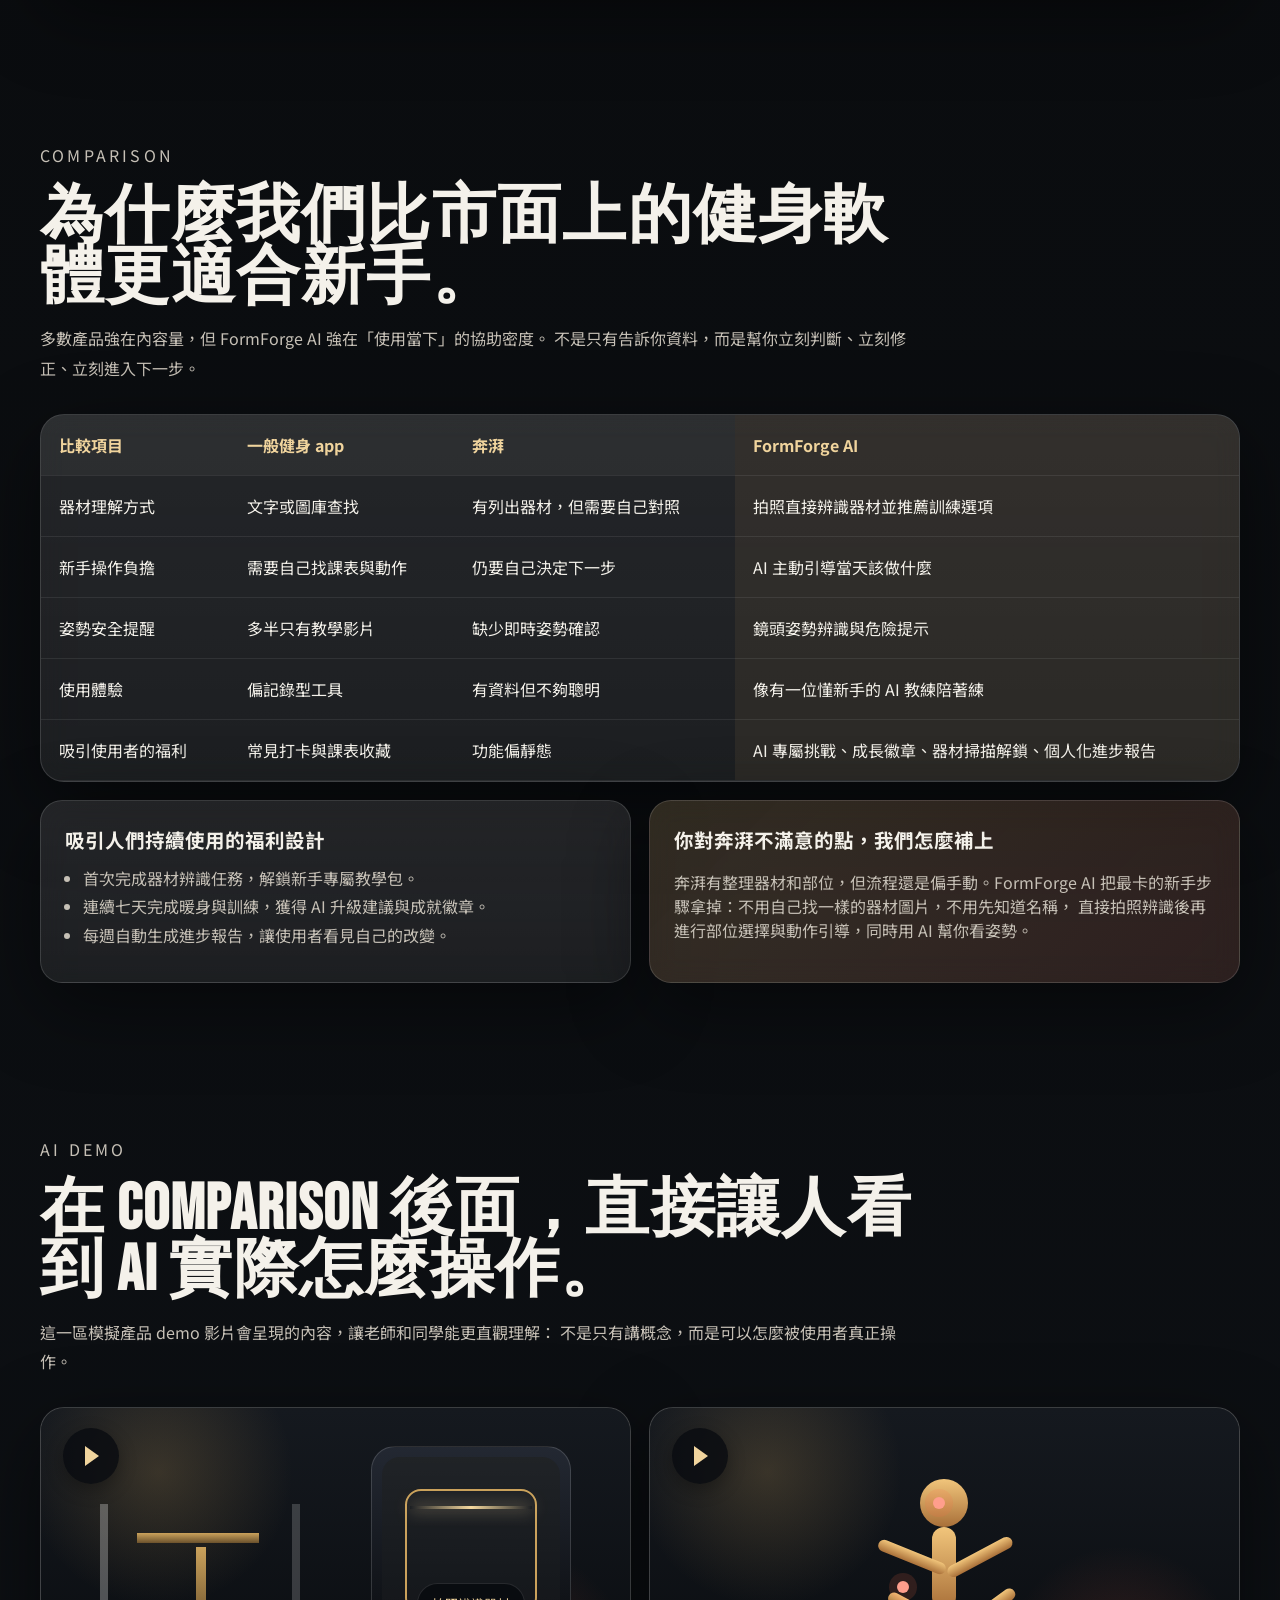
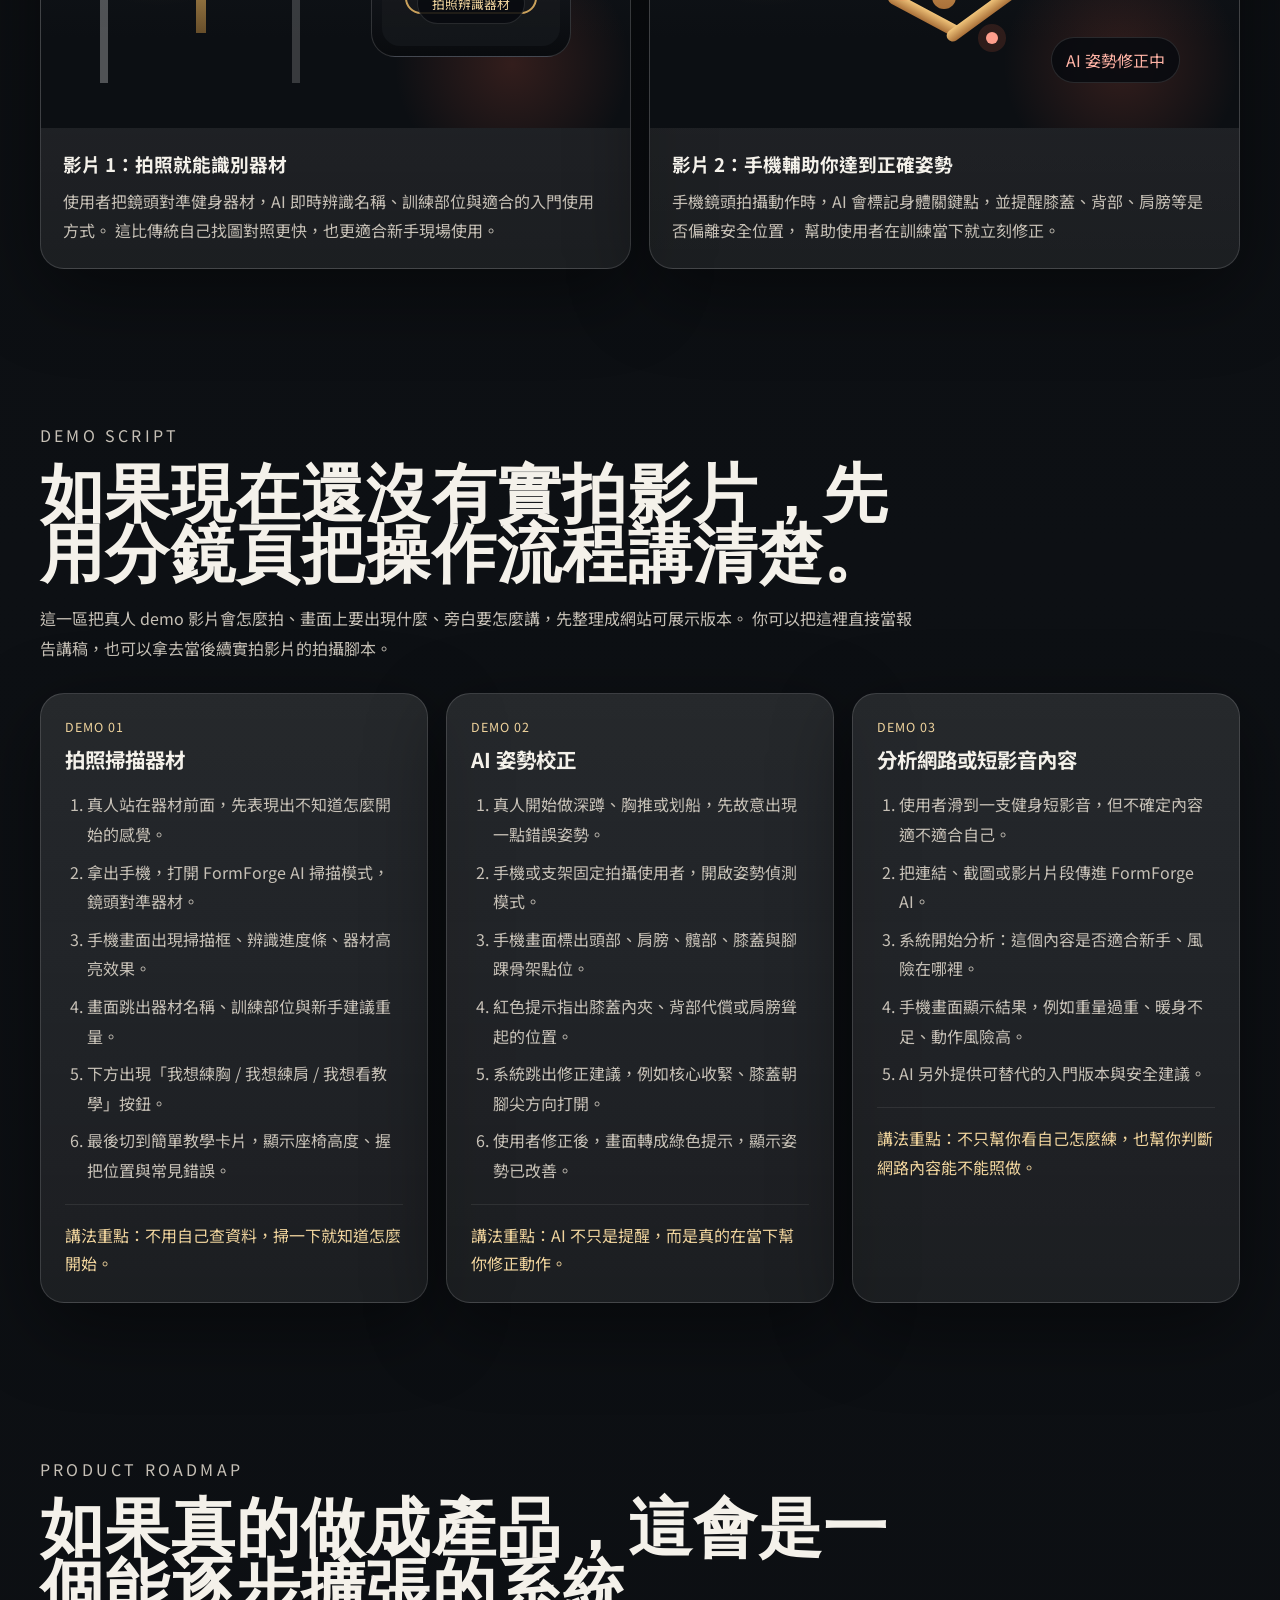
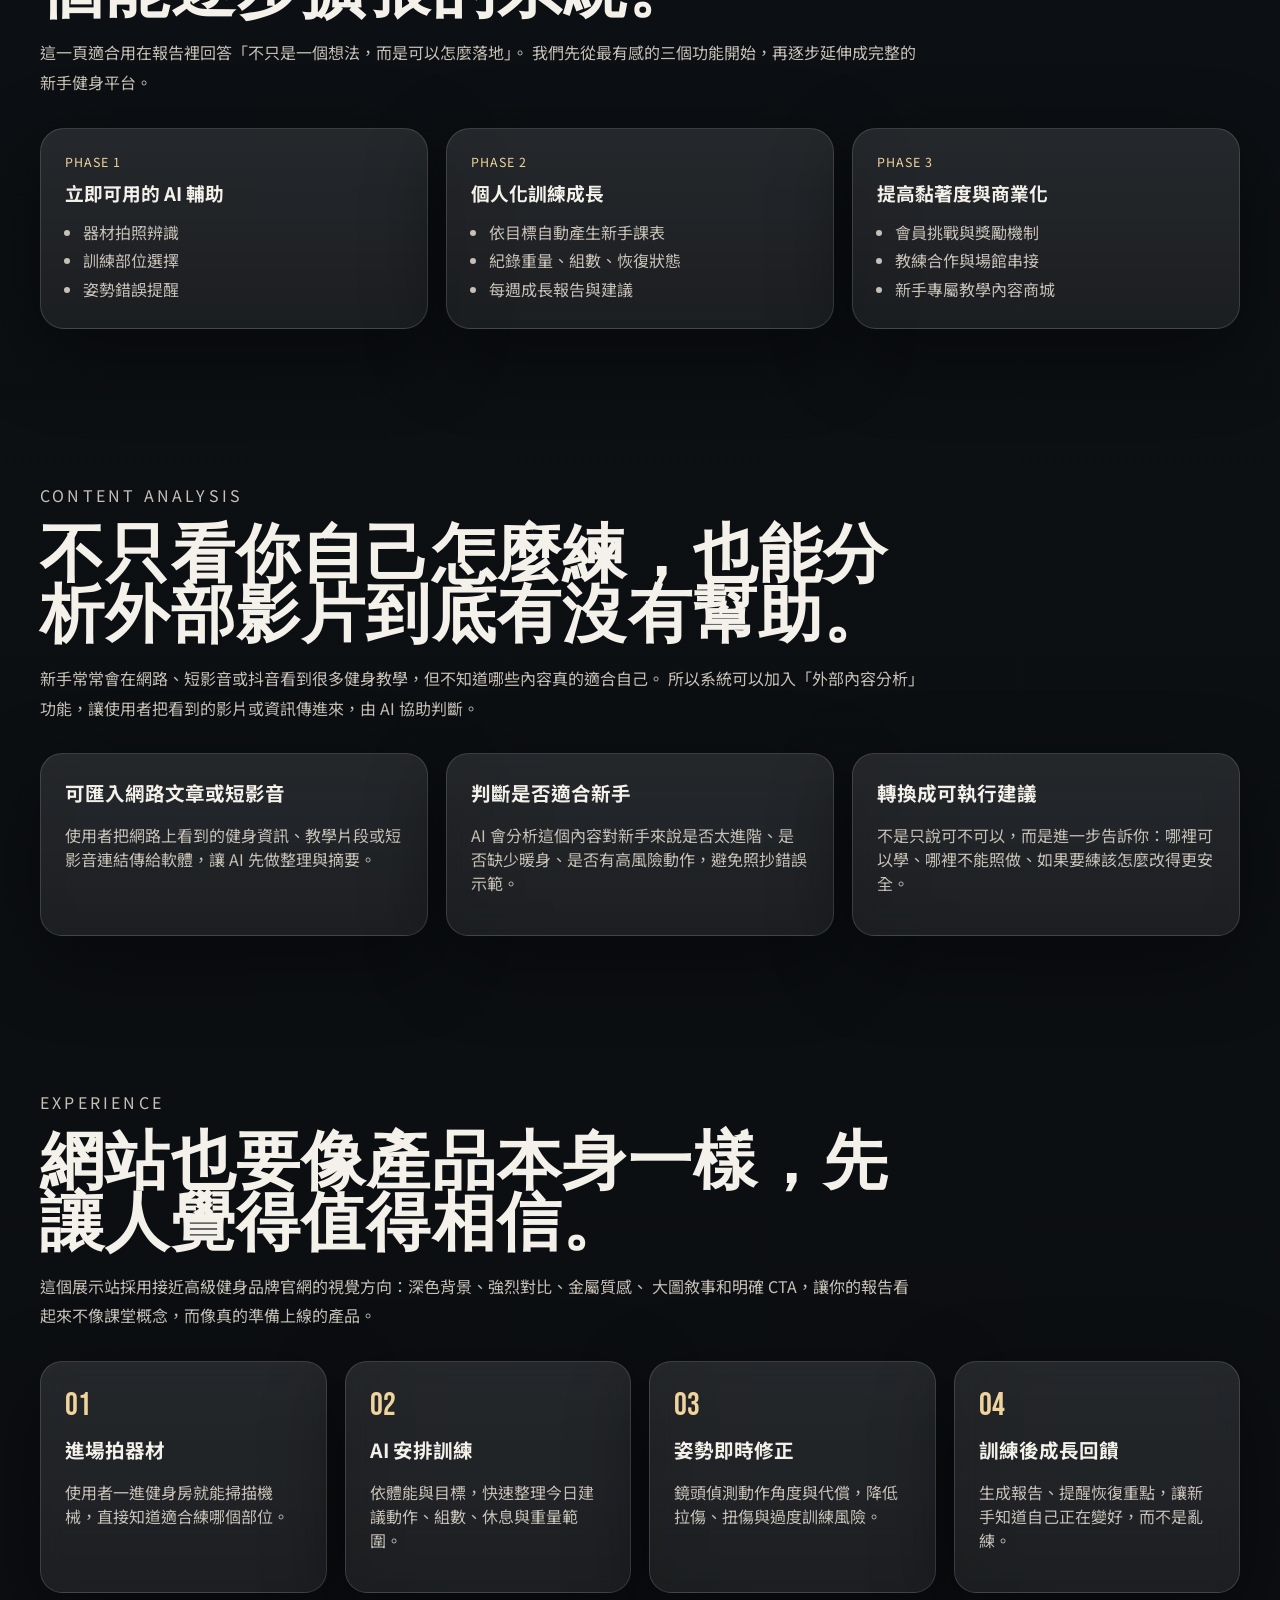
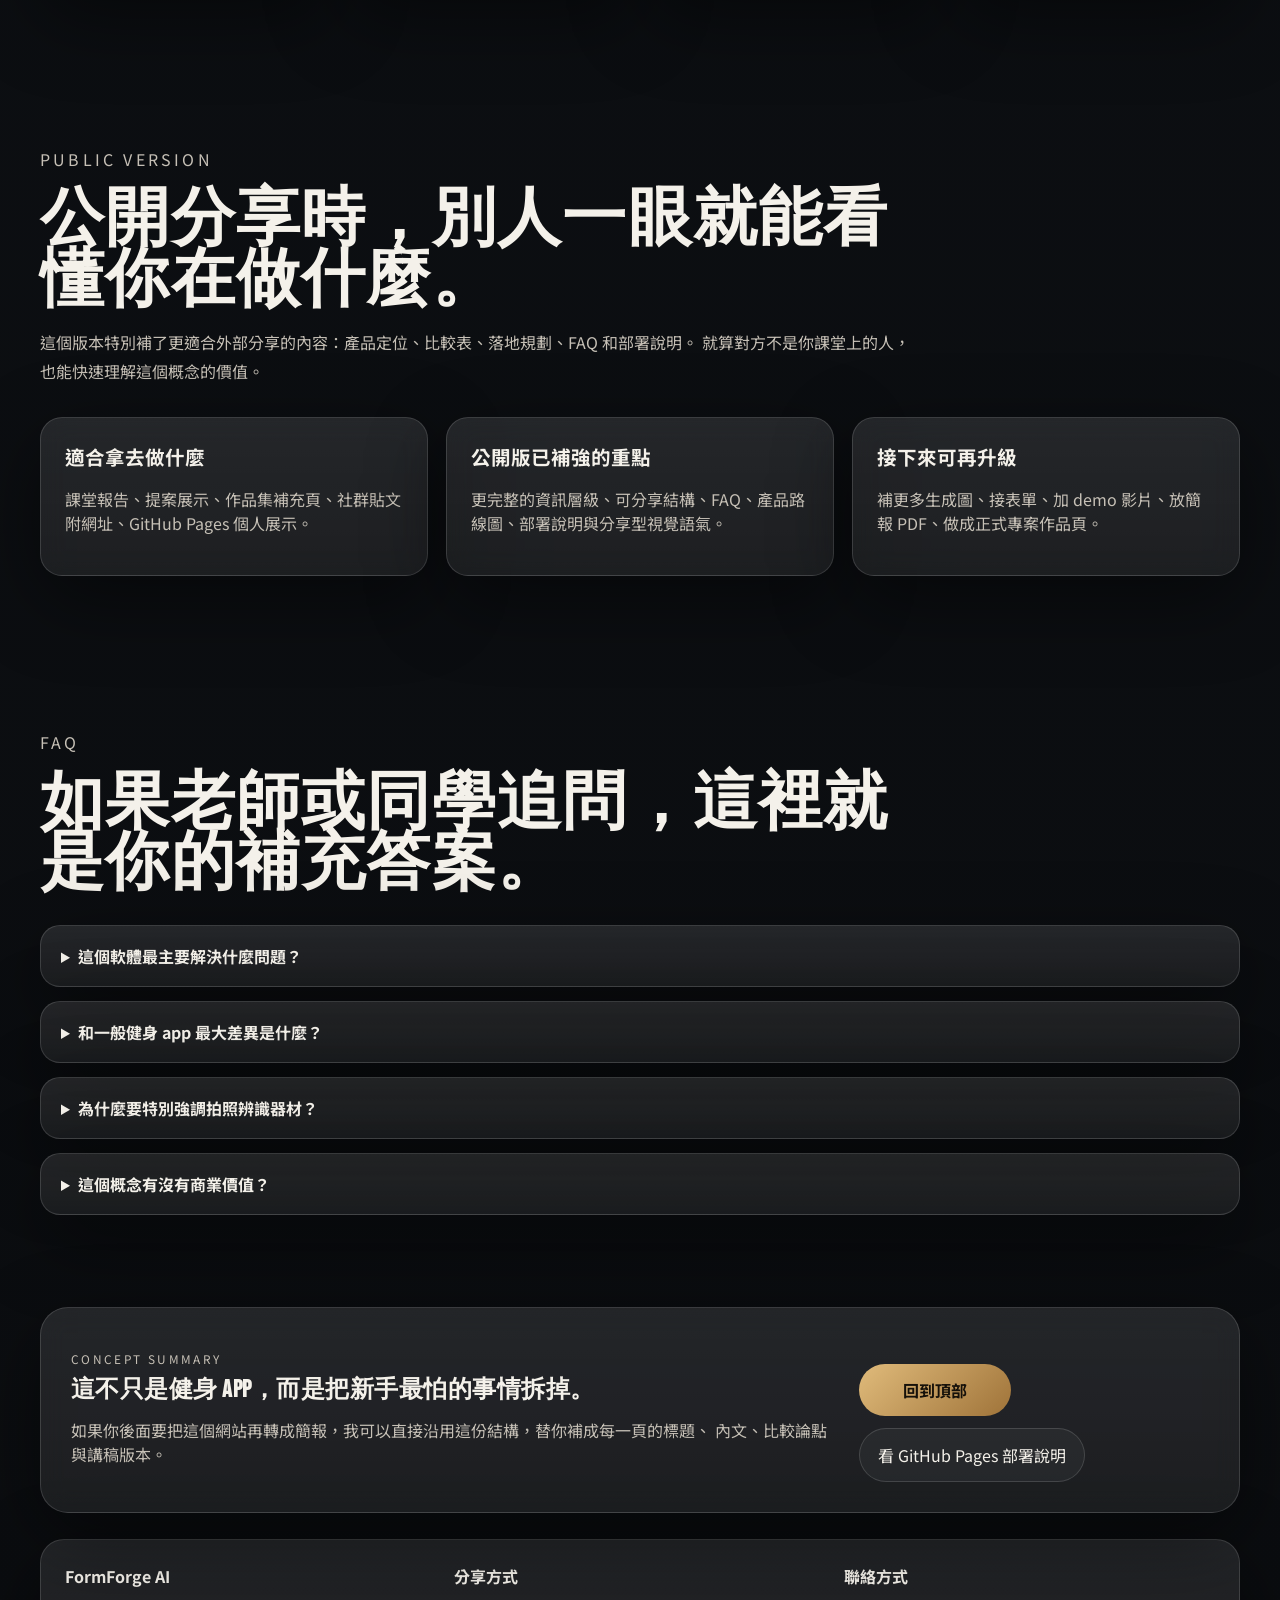
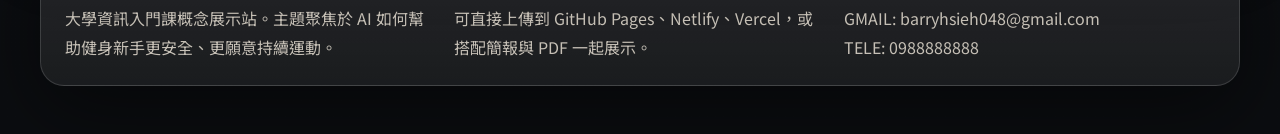
==== commit e18c9e7a: "Add files via upload" ====
--- a/index.html
+++ b/index.html
@@ -38,6 +38,7 @@
           <a href="#problem">痛點</a>
           <a href="#solution">AI 解法</a>
           <a href="#compare">比較分析</a>
+          <a href="#demo-script">Demo Script</a>
           <a href="#roadmap">功能規劃</a>
           <a href="#experience">體驗設計</a>
           <a href="#faq">FAQ</a>
@@ -374,6 +375,65 @@
           </div>
         </section>
 
+        <section id="demo-script" class="content-section">
+          <div class="section-heading">
+            <p class="eyebrow">Demo Script</p>
+            <h2>如果現在還沒有實拍影片，先用分鏡頁把操作流程講清楚。</h2>
+            <p>
+              這一區把真人 demo 影片會怎麼拍、畫面上要出現什麼、旁白要怎麼講，先整理成網站可展示版本。
+              你可以把這裡直接當報告講稿，也可以拿去當後續實拍影片的拍攝腳本。
+            </p>
+          </div>
+          <div class="script-grid">
+            <article class="script-card">
+              <div class="script-head">
+                <span>Demo 01</span>
+                <h3>拍照掃描器材</h3>
+              </div>
+              <ol class="script-steps">
+                <li>真人站在器材前面，先表現出不知道怎麼開始的感覺。</li>
+                <li>拿出手機，打開 FormForge AI 掃描模式，鏡頭對準器材。</li>
+                <li>手機畫面出現掃描框、辨識進度條、器材高亮效果。</li>
+                <li>畫面跳出器材名稱、訓練部位與新手建議重量。</li>
+                <li>下方出現「我想練胸 / 我想練肩 / 我想看教學」按鈕。</li>
+                <li>最後切到簡單教學卡片，顯示座椅高度、握把位置與常見錯誤。</li>
+              </ol>
+              <p class="script-note">講法重點：不用自己查資料，掃一下就知道怎麼開始。</p>
+            </article>
+
+            <article class="script-card">
+              <div class="script-head">
+                <span>Demo 02</span>
+                <h3>AI 姿勢校正</h3>
+              </div>
+              <ol class="script-steps">
+                <li>真人開始做深蹲、胸推或划船，先故意出現一點錯誤姿勢。</li>
+                <li>手機或支架固定拍攝使用者，開啟姿勢偵測模式。</li>
+                <li>手機畫面標出頭部、肩膀、髖部、膝蓋與腳踝骨架點位。</li>
+                <li>紅色提示指出膝蓋內夾、背部代償或肩膀聳起的位置。</li>
+                <li>系統跳出修正建議，例如核心收緊、膝蓋朝腳尖方向打開。</li>
+                <li>使用者修正後，畫面轉成綠色提示，顯示姿勢已改善。</li>
+              </ol>
+              <p class="script-note">講法重點：AI 不只是提醒，而是真的在當下幫你修正動作。</p>
+            </article>
+
+            <article class="script-card">
+              <div class="script-head">
+                <span>Demo 03</span>
+                <h3>分析網路或短影音內容</h3>
+              </div>
+              <ol class="script-steps">
+                <li>使用者滑到一支健身短影音，但不確定內容適不適合自己。</li>
+                <li>把連結、截圖或影片片段傳進 FormForge AI。</li>
+                <li>系統開始分析：這個內容是否適合新手、風險在哪裡。</li>
+                <li>手機畫面顯示結果，例如重量過重、暖身不足、動作風險高。</li>
+                <li>AI 另外提供可替代的入門版本與安全建議。</li>
+              </ol>
+              <p class="script-note">講法重點：不只幫你看自己怎麼練，也幫你判斷網路內容能不能照做。</p>
+            </article>
+          </div>
+        </section>
+
         <section id="roadmap" class="content-section">
           <div class="section-heading">
             <p class="eyebrow">Product Roadmap</p>
--- a/styles.css
+++ b/styles.css
@@ -338,7 +338,8 @@
 .roadmap-grid,
 .public-grid,
 .video-grid,
-.analysis-grid {
+.analysis-grid,
+.script-grid {
   display: grid;
   gap: 18px;
 }
@@ -979,6 +980,57 @@
 
 .analysis-grid {
   grid-template-columns: repeat(3, 1fr);
+}
+
+.script-grid {
+  grid-template-columns: repeat(3, 1fr);
+}
+
+.script-card {
+  border-radius: 24px;
+  padding: 24px;
+  border: 1px solid var(--line);
+  background:
+    linear-gradient(180deg, rgba(255, 255, 255, 0.08), rgba(255, 255, 255, 0.03)),
+    rgba(255, 255, 255, 0.03);
+  box-shadow: var(--shadow);
+}
+
+.script-head {
+  margin-bottom: 16px;
+}
+
+.script-head span {
+  display: block;
+  color: var(--gold-soft);
+  text-transform: uppercase;
+  letter-spacing: 0.08em;
+  font-size: 0.78rem;
+  margin-bottom: 8px;
+}
+
+.script-head h3 {
+  margin: 0;
+  font-size: 1.28rem;
+}
+
+.script-steps {
+  margin: 0;
+  padding-left: 22px;
+  color: var(--muted);
+  line-height: 1.85;
+}
+
+.script-steps li + li {
+  margin-top: 8px;
+}
+
+.script-note {
+  margin: 18px 0 0;
+  padding-top: 16px;
+  border-top: 1px solid rgba(255, 255, 255, 0.08);
+  color: var(--gold-soft);
+  line-height: 1.8;
 }
 
 .faq-list {
@@ -1052,6 +1104,7 @@
   .public-grid,
   .video-grid,
   .analysis-grid,
+  .script-grid,
   .pitch-strip,
   .site-footer {
     grid-template-columns: 1fr;
